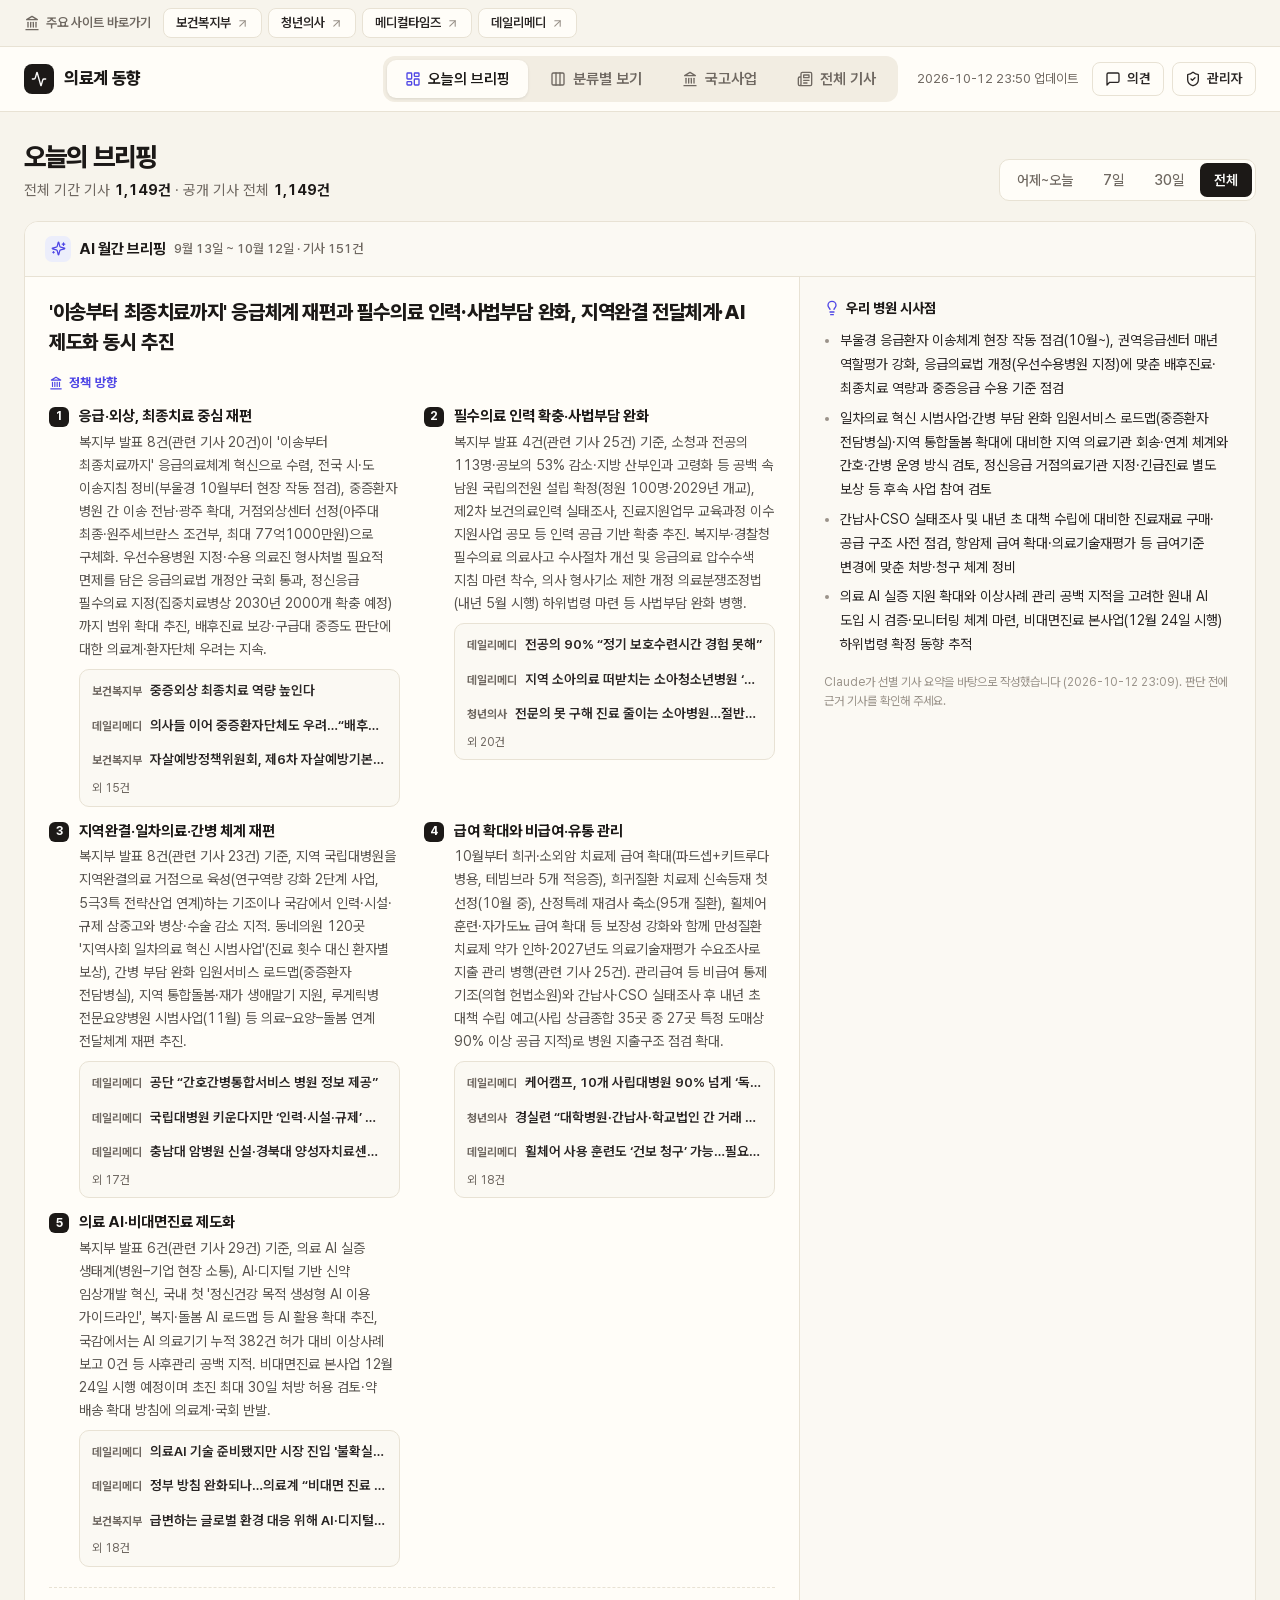
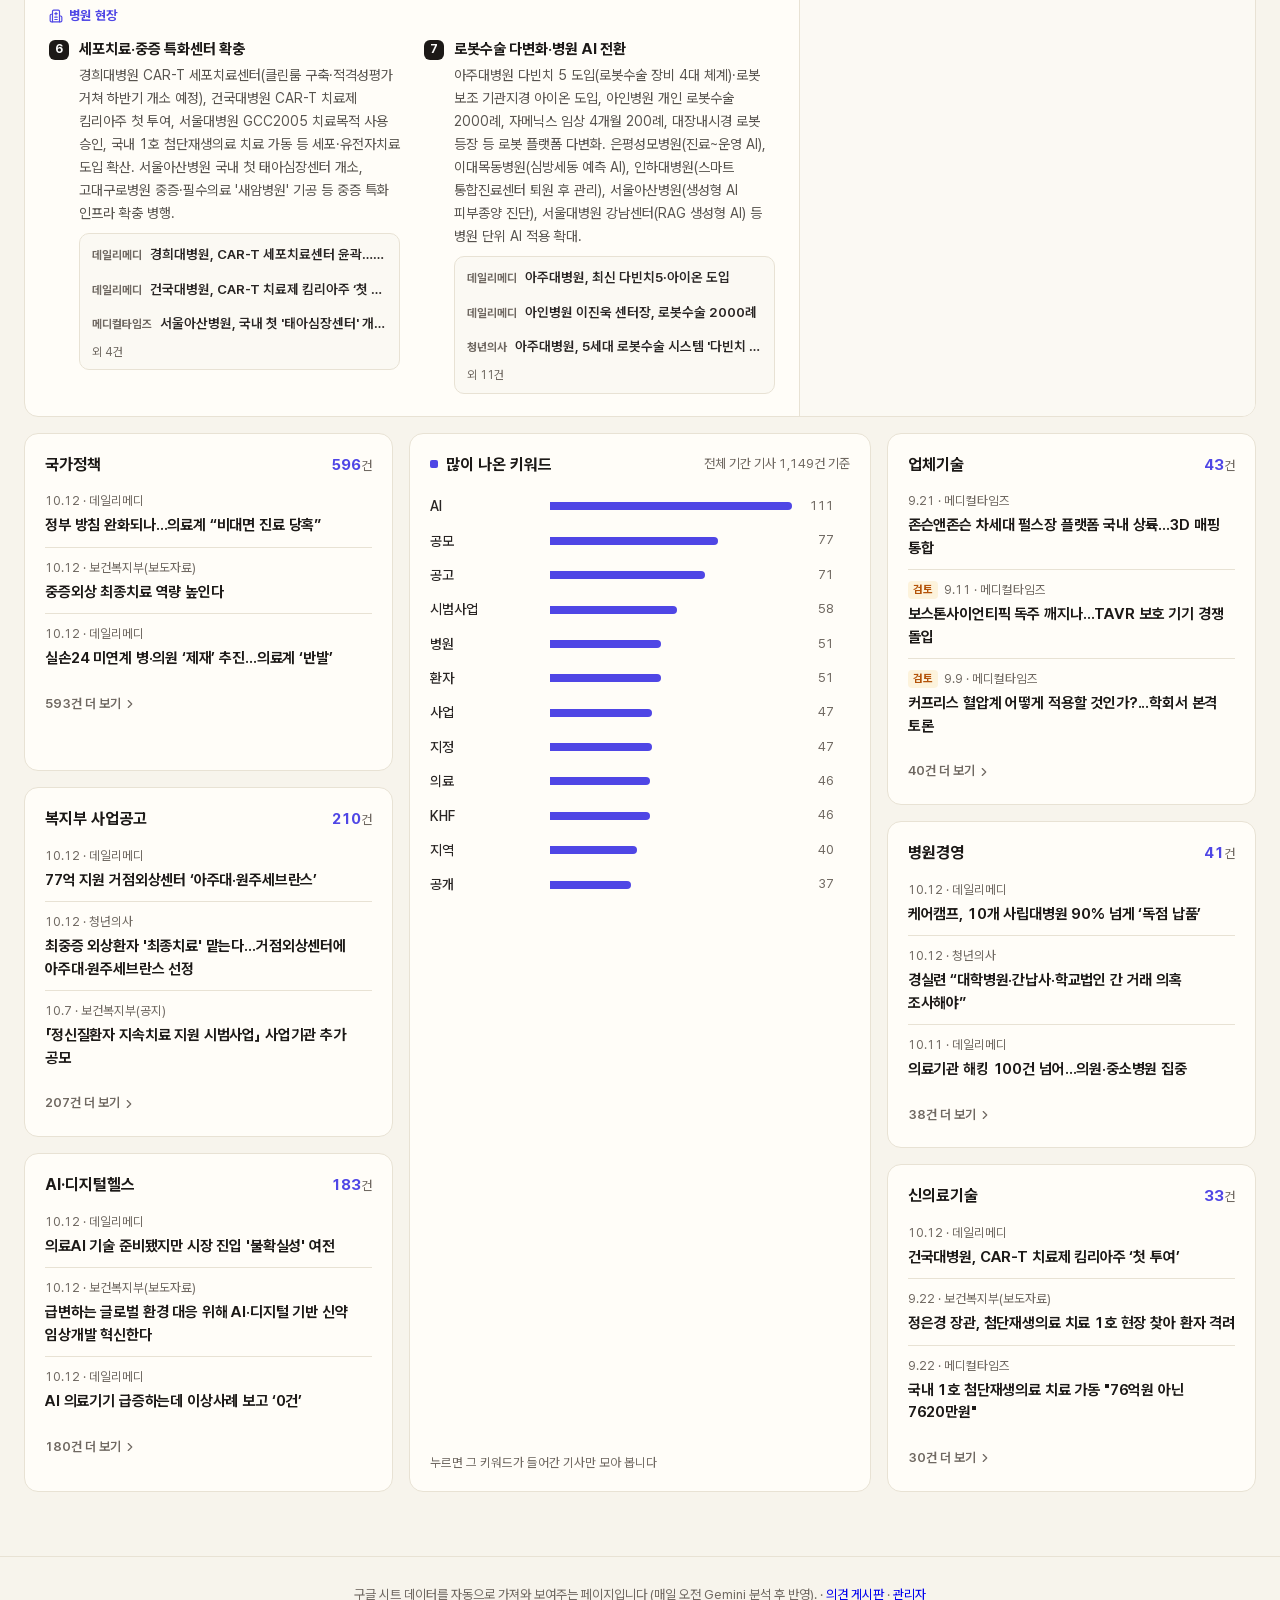
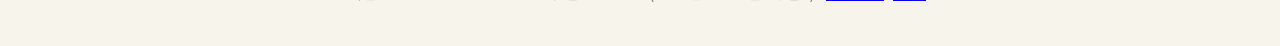
==== index.html @ 42e411bb "국고사업·전체 기사: 관리자 페이지처럼 사진 없는 한 줄 목록 Co-Authored-By: Claude Opus 5.5 <noreply@anthropic.com>" ====
<!DOCTYPE html>
<html lang="ko">
<head>
<base target="_blank">
<meta charset="utf-8">
<meta name="viewport" content="width=device-width, initial-scale=1">
<meta name="color-scheme" content="light">
<title>의료계 동향</title>
<link rel="preload" href="assets/PretendardVariable.woff2" as="font" type="font/woff2" crossorigin>
<script src="assets/lucide.min.js"></script>
<style>
  /* 외부 CDN이 막힌 망에서도 보이도록 폰트·아이콘을 사이트에 함께 올림 */
  @font-face {
    font-family: "Pretendard Variable"; font-weight: 45 920; font-style: normal; font-display: swap;
    src: url("assets/PretendardVariable.woff2") format("woff2-variations");
  }

  /* 아이보리 톤 고정 (기기 다크 모드와 관계없이 밝게) + 포인트 색 1개(indigo) */
  :root {
    --background: #f7f4ec; --surface: #fbf9f3; --card: #fffdf8;
    --foreground: #1c1917; --heading: #1c1917; --body: #292524; --soft: #57534e; --muted: #6f6861; --faint: #9a938a;
    --border: #e8e2d4; --border-strong: #d8d0bd; --hover: #f2ede2;
    --primary: #1c1917; --primary-foreground: #fafaf9;
    --accent: #4f46e5; --accent-soft: #eceefb; --on-accent: #ffffff;
    --mark: #fef08a; --overlay: rgba(9, 9, 11, .4); --ring: #a1a1aa;
    --radius: 14px; --tb-h: 64px; --warn: #b45309; --warn-soft: #fdf3dc;
    color-scheme: light;
  }

  * { box-sizing: border-box; }
  body {
    margin: 0; background: var(--background); color: var(--foreground);
    font-family: "Pretendard Variable", Pretendard, -apple-system, "Malgun Gothic", sans-serif;
    font-size: 16px; line-height: 1.6; word-break: keep-all; overflow-wrap: break-word;
    -webkit-font-smoothing: antialiased; font-feature-settings: "tnum";
  }
  body.locked { overflow: hidden; }
  button { font: inherit; color: inherit; }
  [hidden] { display: none !important; }
  .lucide { width: 16px; height: 16px; stroke-width: 2; flex-shrink: 0; }
  .dash { max-width: 1440px; margin: 0 auto; padding: 0 24px; }
  .narrow { max-width: 760px; margin: 0 auto; padding: 0 16px; }
  .wide { max-width: 1080px; margin: 0 auto; padding: 0 24px; }
  #govIntro { max-width: 1080px; padding: 0 24px; }
  :focus-visible { outline: 2px solid var(--ring); outline-offset: 2px; }

  /* ---------- 주요 기관 바로가기 ---------- */
  .util { background: var(--background); border-bottom: 1px solid var(--border); }
  .util-in { display: flex; align-items: center; gap: 12px; min-height: 46px; }
  .util-label { display: inline-flex; align-items: center; gap: 6px; font-size: 13px; font-weight: 600; color: var(--muted); white-space: nowrap; }
  .util-links { display: flex; gap: 6px; overflow-x: auto; scrollbar-width: none; }
  .util-links::-webkit-scrollbar { display: none; }
  .qlink {
    display: inline-flex; align-items: center; gap: 5px; height: 30px; padding: 0 12px; border-radius: 8px;
    border: 1px solid var(--border); background: var(--card); font-size: 13px; font-weight: 600; color: var(--body);
    text-decoration: none; white-space: nowrap; transition: border-color .15s, color .15s;
  }
  .qlink:hover { border-color: var(--accent); color: var(--accent); }
  .qlink .lucide { width: 13px; height: 13px; color: var(--faint); }
  .qlink:hover .lucide { color: var(--accent); }

  /* 국고사업 탭 안내 */
  .gov-intro {
    display: flex; align-items: center; justify-content: space-between; gap: 12px; flex-wrap: wrap;
    margin-bottom: 14px; padding: 14px 16px; border-radius: 12px; border: 1px solid var(--border); background: var(--card);
  }
  .gov-intro p { margin: 0; display: flex; align-items: center; gap: 8px; font-size: 14px; color: var(--soft); }
  .gov-intro p .lucide { color: var(--accent); }
  .gov-intro p b { color: var(--heading); }
  .gov-only { display: inline-flex; align-items: center; gap: 6px; font-size: 13.5px; font-weight: 600; color: var(--soft); cursor: pointer; }
  .gov-only input { width: 16px; height: 16px; accent-color: var(--accent); }
  .dl { display: inline-flex; align-items: center; gap: 3px; margin-right: 8px; padding: 1px 7px 1px 5px; border-radius: 4px; font-size: 11.5px; font-weight: 700; white-space: nowrap; }
  .dl .lucide { width: 12px; height: 12px; }
  .dl.open { background: #e3f1e7; color: #1f6b3a; }
  .dl.soon { background: #fde7e3; color: #b42318; }
  .dl.plan { background: var(--accent-soft); color: var(--accent); }
  .dl.closed { background: var(--hover); color: var(--muted); }

  /* ---------- 상단 바 + 화면 탭 ---------- */
  .topbar { position: sticky; top: 0; z-index: 30; background: var(--card); border-bottom: 1px solid var(--border); }
  .tb { display: grid; grid-template-columns: 1fr auto 1fr; align-items: center; height: 64px; }
  .logo { display: flex; align-items: center; gap: 10px; font-weight: 800; font-size: 17px; letter-spacing: -0.02em; min-width: 0; }
  .logo-mark { width: 30px; height: 30px; border-radius: 8px; display: grid; place-items: center; background: var(--primary); color: var(--primary-foreground); flex-shrink: 0; }
  .vtabs { display: flex; gap: 4px; padding: 4px; border-radius: 12px; background: var(--hover); }
  .vtabs button {
    display: inline-flex; align-items: center; gap: 7px; height: 38px; padding: 0 18px; border: 0; border-radius: 9px;
    background: transparent; font-size: 15px; font-weight: 600; color: var(--muted); cursor: pointer; white-space: nowrap;
  }
  .vtabs button:hover { color: var(--foreground); }
  .vtabs button.on { background: var(--card); color: var(--heading); box-shadow: 0 1px 3px rgba(0,0,0,.1); }
  .vtabs button.on .lucide { color: var(--accent); }
  .tb-right { display: flex; align-items: center; justify-content: flex-end; gap: 8px; font-size: 13px; color: var(--muted); }
  .fb-link {
    display: inline-flex; align-items: center; gap: 6px; height: 34px; padding: 0 12px; margin-left: 6px; border-radius: 8px;
    border: 1px solid var(--border); background: var(--card); font-size: 13.5px; font-weight: 600; color: var(--body); text-decoration: none; white-space: nowrap;
  }
  .fb-link:hover { border-color: var(--accent); color: var(--accent); }
  .fb-link + .fb-link { margin-left: 0; }
  .r-fb { display: flex; align-items: center; justify-content: center; gap: 6px; margin-top: 10px; font-size: 13.5px; font-weight: 600; color: var(--muted); text-decoration: none; }
  .r-fb:hover { color: var(--accent); }
  .icon-btn {
    width: 36px; height: 36px; display: inline-grid; place-items: center; border-radius: 8px;
    border: 1px solid transparent; background: transparent; cursor: pointer; color: var(--soft);
  }
  .icon-btn:hover { background: var(--hover); color: var(--foreground); }
  .icon-btn:disabled { opacity: .35; cursor: default; background: transparent; }
  .icon-btn.loading .lucide { animation: spin 1s linear infinite; }
  @keyframes spin { to { transform: rotate(360deg); } }

  /* 화면 제목 + 기간 */
  .subbar { display: flex; align-items: flex-end; justify-content: space-between; gap: 16px; flex-wrap: wrap; padding-top: 28px; padding-bottom: 20px; }
  .subbar h1 { margin: 0; font-size: 26px; line-height: 1.3; font-weight: 800; letter-spacing: -0.03em; color: var(--heading); }
  .subbar p { margin: 4px 0 0; font-size: 14.5px; color: var(--muted); }
  .subbar p b { color: var(--heading); }
  .seg { display: inline-flex; padding: 3px; gap: 2px; border-radius: 10px; background: var(--card); border: 1px solid var(--border); flex-shrink: 0; }
  .seg button {
    height: 34px; padding: 0 14px; border: 0; border-radius: 7px; background: transparent; cursor: pointer;
    font-size: 14px; font-weight: 500; color: var(--muted);
  }
  .seg button.on { background: var(--primary); color: var(--primary-foreground); font-weight: 600; }

  /* 공통 카드 */
  .card { background: var(--card); border: 1px solid var(--border); border-radius: var(--radius); padding: 18px 20px; min-width: 0; }
  .card-head { display: flex; align-items: baseline; justify-content: space-between; gap: 8px; margin-bottom: 12px; }
  .card-head h2 { display: flex; align-items: center; gap: 8px; margin: 0; font-size: 16px; font-weight: 700; color: var(--heading); }
  .card-head h2 .dot { width: 8px; height: 8px; border-radius: 2px; background: var(--accent); }
  .card-head span { font-size: 13px; color: var(--muted); white-space: nowrap; }
  .more-link { display: inline-flex; align-items: center; gap: 2px; margin-top: 10px; padding: 4px 0; border: 0; background: none; font-size: 13px; font-weight: 600; color: var(--muted); cursor: pointer; }
  .more-link:hover { color: var(--accent); }
  .more-link .lucide { width: 14px; height: 14px; }

  /* 기사 한 줄 (패널·열 공통) */
  .pi { display: block; width: 100%; text-align: left; padding: 10px 0; border: 0; border-top: 1px solid var(--border); background: none; cursor: pointer; }
  .pi:first-child { border-top: 0; padding-top: 2px; }
  .pi-meta { display: flex; align-items: center; gap: 6px; font-size: 12.5px; color: var(--muted); margin-bottom: 3px; }
  .pi-rv { padding: 0 5px; border-radius: 4px; font-size: 11px; font-weight: 700; line-height: 18px; background: var(--warn-soft); color: var(--warn); }
  .pi-title {
    display: -webkit-box; -webkit-line-clamp: 2; -webkit-box-orient: vertical; overflow: hidden;
    font-size: 15px; line-height: 1.5; font-weight: 650; letter-spacing: -0.01em; color: var(--heading);
  }
  .pi:hover .pi-title { color: var(--accent); }
  .pi.read .pi-title { color: var(--muted); font-weight: 500; }

  /* ---------- 오늘의 브리핑 ---------- */
  .brief { display: grid; grid-template-columns: minmax(0, 1fr) minmax(0, 1.25fr) minmax(0, 1fr); gap: 16px; align-items: stretch; }
  .brief.solo { grid-template-columns: minmax(0, 640px); justify-content: center; }
  .side { display: flex; flex-direction: column; gap: 16px; min-width: 0; }
  .side .card { flex: 1; }
  .panel-count { font-size: 13px; color: var(--muted); }
  .panel-count b { font-size: 15px; color: var(--accent); }
  .cloud-card { display: flex; flex-direction: column; }
  .cloud-note { margin: auto 0 0; padding-top: 12px; font-size: 12.5px; color: var(--muted); }
  .cloud-card .bar-row { grid-template-columns: 110px minmax(0, 1fr) 32px; }

  /* AI 데일리 브리핑 */
  .ai { margin-bottom: 16px; padding: 0; overflow: hidden; }
  .ai-head { display: flex; align-items: center; justify-content: space-between; gap: 12px; flex-wrap: wrap; padding: 14px 20px; border-bottom: 1px solid var(--border); background: var(--surface); }
  .ai-label { display: flex; align-items: center; flex-wrap: wrap; gap: 4px 8px; font-size: 15px; font-weight: 700; color: var(--heading); }
  .ai-label .ai-mark { width: 26px; height: 26px; border-radius: 7px; display: grid; place-items: center; background: var(--accent-soft); color: var(--accent); }
  .ai-label .ai-mark .lucide { width: 15px; height: 15px; }
  .ai-label small { font-size: 13px; font-weight: 500; color: var(--muted); }
  .ai-tools { display: flex; align-items: center; gap: 8px; }
  .ai-sec + .ai-sec { margin-top: 20px; padding-top: 18px; border-top: 1px dashed var(--border); }
  .ai-sec-name { display: flex; align-items: center; gap: 6px; margin: 0 0 12px; font-size: 13px; font-weight: 700; color: var(--accent); letter-spacing: .02em; }
  .ai-sec-name .lucide { width: 14px; height: 14px; }
  .ai-main { counter-reset: ai; }
  .ai-main .ai-points { counter-reset: none; }
  .ai-more { height: 24px; padding: 0 6px; font-size: 12px; color: var(--faint); display: inline-flex; align-items: center; }
  .ai-nav { display: flex; align-items: center; gap: 2px; font-size: 13px; color: var(--muted); }
  .ai-nav .icon-btn { width: 30px; height: 30px; }
  .ai-body { display: grid; grid-template-columns: minmax(0, 1.7fr) minmax(0, 1fr); }
  .ai-main { padding: 20px 24px 22px; min-width: 0; }
  .ai-headline { margin: 0 0 16px; font-size: 20px; line-height: 1.5; font-weight: 800; letter-spacing: -0.02em; color: var(--heading); }
  .ai-points { display: grid; grid-template-columns: repeat(2, minmax(0, 1fr)); gap: 14px 24px; margin: 0; padding: 0; list-style: none; counter-reset: ai; }
  .ai-points li { counter-increment: ai; position: relative; padding-left: 30px; min-width: 0; }
  .ai-points li::before {
    content: counter(ai); position: absolute; left: 0; top: 1px; width: 20px; height: 20px; border-radius: 6px;
    display: grid; place-items: center; background: var(--primary); color: var(--primary-foreground); font-size: 12px; font-weight: 700;
  }
  .ai-points h3 { margin: 0; font-size: 15px; line-height: 1.45; font-weight: 700; color: var(--heading); }
  .ai-points p { margin: 3px 0 0; font-size: 14px; line-height: 1.65; color: var(--soft); }
  .ai-refs { display: grid; gap: 2px; margin-top: 8px; padding: 4px; border-radius: 10px; background: var(--surface); border: 1px solid var(--border); }
  .ai-ref {
    display: grid; grid-template-columns: auto minmax(0, 1fr); align-items: baseline; gap: 8px; width: 100%;
    padding: 6px 8px; border: 0; border-radius: 7px; background: none; text-align: left; cursor: pointer;
  }
  .ai-ref:hover { background: var(--hover); }
  .ai-ref .src { font-size: 11.5px; font-weight: 700; color: var(--muted); white-space: nowrap; }
  .ai-ref .t { font-size: 13.5px; line-height: 1.5; font-weight: 600; color: var(--body); overflow: hidden; text-overflow: ellipsis; white-space: nowrap; }
  .ai-ref:hover .t { color: var(--accent); }
  .ai-more { padding: 2px 8px 4px; font-size: 12px; color: var(--muted); }
  .ai-side { padding: 20px 24px 22px; border-left: 1px solid var(--border); background: var(--surface); min-width: 0; }
  .ai-side h3 { display: flex; align-items: center; gap: 6px; margin: 0 0 10px; font-size: 14px; font-weight: 700; color: var(--heading); }
  .ai-side h3 .lucide { color: var(--accent); }
  .ai-side ul { margin: 0; padding-left: 1.1em; font-size: 14px; line-height: 1.7; color: var(--body); }
  .ai-side li { margin-bottom: 6px; }
  .ai-side li::marker { color: var(--faint); }
  .ai-note { margin: 16px 0 0; font-size: 12px; line-height: 1.6; color: var(--faint); }

  /* ---------- 분류별 보기 ---------- */
  .ccols { display: grid; grid-template-columns: repeat(3, minmax(0, 1fr)); gap: 16px; }
  /* 분류별 보기 목록은 제목만: 한 줄에 한 기사, 마우스를 올리면 날짜·출처 */
  .ccol-list .pi { padding: 8px 0; }
  .ccol-list .pi-title { -webkit-line-clamp: 1; font-size: 14.5px; font-weight: 600; }
  .ccol-list .pi-rv { margin-right: 6px; vertical-align: 1px; }
  .ccol { display: flex; flex-direction: column; }
  .ccol-name { display: inline-flex; align-items: center; gap: 4px; padding: 0; border: 0; background: none; font-size: 16px; font-weight: 700; color: var(--heading); cursor: pointer; }
  .ccol-name:hover { color: var(--accent); }
  .ccol-name .lucide { width: 15px; height: 15px; color: var(--faint); }
  .ccol-num { margin-top: 6px; font-size: 14px; color: var(--muted); }
  .ccol-num b { font-size: 32px; line-height: 1.1; font-weight: 800; letter-spacing: -0.03em; color: var(--heading); margin-right: 2px; }
  .share { height: 6px; margin: 10px 0 14px; border-radius: 3px; background: var(--hover); overflow: hidden; }
  .share span { display: block; height: 100%; border-radius: 0 3px 3px 0; background: var(--accent); }
  .ccol-list { max-height: 360px; overflow-y: auto; margin-right: -8px; padding-right: 8px; scrollbar-width: thin; }
  .bottom { display: grid; grid-template-columns: minmax(0, 1fr) minmax(0, 1.4fr) minmax(0, 1fr); gap: 16px; margin-top: 16px; }

  /* 가로 막대 (키워드·출처) */
  .bar-row {
    display: grid; grid-template-columns: 96px minmax(0, 1fr) 32px; align-items: center; gap: 10px;
    width: 100%; padding: 6px 8px; margin: 0 -8px; border: 0; border-radius: 6px; background: none; cursor: pointer; text-align: left;
  }
  .bar-row:hover { background: var(--hover); }
  .bar-label { font-size: 14px; font-weight: 500; color: var(--body); overflow: hidden; text-overflow: ellipsis; white-space: nowrap; }
  .bar-track { display: block; }
  .bar-fill { display: block; height: 8px; min-width: 2px; border-radius: 0 4px 4px 0; background: var(--accent); }
  .bar-val { font-size: 13px; color: var(--muted); text-align: right; }

  /* 세로 막대 (일자별) */
  .trend { position: relative; height: 230px; margin-left: 26px; }
  .gl { position: absolute; left: 0; right: 0; border-top: 1px solid var(--border); }
  .gl span { position: absolute; left: -26px; top: -9px; width: 20px; text-align: right; font-size: 11.5px; color: var(--faint); }
  .tcols { position: absolute; inset: 0; display: flex; align-items: flex-end; gap: 2px; }
  .tcol { flex: 1; height: 100%; display: flex; align-items: flex-end; justify-content: center; border-radius: 4px; }
  .tcol:hover { background: var(--hover); }
  .tcol span { width: 100%; max-width: 22px; border-radius: 4px 4px 0 0; background: var(--accent); }
  .tx { display: flex; gap: 2px; margin: 6px 0 0 26px; }
  .tx span { flex: 1; text-align: center; font-size: 11.5px; color: var(--faint); white-space: nowrap; overflow: visible; }

  /* ---------- 전체 기사 ---------- */
  .toolbar { position: sticky; top: var(--tb-h); z-index: 20; background: var(--background); padding: 4px 0 10px; }
  .toolbar.stuck { box-shadow: 0 1px 0 var(--border); }
  .tabs {
    display: flex; gap: 8px; flex-wrap: nowrap; overflow-x: auto; scrollbar-width: none; padding-bottom: 2px;
    -webkit-mask-image: linear-gradient(to right, #000 calc(100% - 32px), transparent);
            mask-image: linear-gradient(to right, #000 calc(100% - 32px), transparent);
  }
  .tabs::-webkit-scrollbar { display: none; }
  .tab { flex-shrink: 0; }
  .tab {
    height: 36px; padding: 0 16px; border-radius: 999px; border: 1px solid var(--border); background: var(--card);
    font-size: 14px; font-weight: 600; color: var(--soft); cursor: pointer; white-space: nowrap;
  }
  .tab:hover { border-color: var(--border-strong); color: var(--foreground); }
  .tab .n { margin-left: 5px; font-weight: 500; color: var(--faint); }
  .tab.on { background: var(--primary); border-color: var(--primary); color: var(--primary-foreground); }
  .tab.on .n { color: inherit; opacity: .6; }
  .tool-row { display: flex; gap: 8px; margin-top: 12px; }
  .search { position: relative; display: block; flex: 1; min-width: 0; max-width: 560px; }
  .search .lucide { position: absolute; left: 12px; top: 50%; transform: translateY(-50%); color: var(--faint); }
  .search input {
    width: 100%; height: 42px; padding: 0 12px 0 38px; border-radius: 10px; border: 1px solid var(--border);
    background: var(--card); color: var(--foreground); font: inherit; font-size: 15px;
  }
  .search input::placeholder { color: var(--faint); }
  .search input::-webkit-search-cancel-button { display: none; }
  .result { display: flex; align-items: center; justify-content: space-between; min-height: 32px; margin-top: 8px; font-size: 14px; color: var(--muted); }
  .result b { color: var(--foreground); }
  .link-btn { display: inline-flex; align-items: center; gap: 4px; border: 0; background: none; padding: 4px 6px; border-radius: 6px; font-size: 13px; color: var(--soft); cursor: pointer; }
  .link-btn:hover { background: var(--hover); color: var(--foreground); }
  .link-btn .lucide { width: 14px; height: 14px; }
  .day { display: flex; align-items: baseline; gap: 8px; margin: 32px 0 12px; font-size: 15px; font-weight: 700; color: var(--heading); }
  .day .rel { font-size: 13px; font-weight: 700; color: var(--accent); }
  .day .cnt { margin-left: auto; font-size: 13px; font-weight: 500; color: var(--faint); }
  #newsList { display: grid; grid-template-columns: minmax(0, 1fr); gap: 8px; }
  #newsList > .day { margin: 24px 0 4px; }
  #newsList > .day:first-child { margin-top: 8px; }
  .news {
    display: grid; grid-template-columns: minmax(0, 1fr) auto; gap: 16px; padding: 14px 18px; align-items: start;
    background: var(--card); border: 1px solid var(--border); border-radius: var(--radius); transition: border-color .15s, box-shadow .15s;
  }
  .news { cursor: pointer; }
  .news:hover { border-color: var(--border-strong); box-shadow: 0 4px 16px -8px rgba(0,0,0,.12); }
  .news:hover .title span { color: var(--accent); }
  .news.is-review { border-left: 3px solid var(--warn); padding-left: 16px; }
  .news-side { display: flex; flex-direction: column; align-items: flex-end; gap: 8px; padding-top: 2px; }
  .thumb {
    position: relative; display: block; aspect-ratio: 1 / 1; border-radius: 10px; overflow: hidden; background: var(--hover);
    align-self: start;
  }
  .thumb img { position: absolute; inset: 0; z-index: 1; width: 100%; height: 100%; object-fit: cover; display: block; background: var(--hover); }
  .thumb-ph {
    position: absolute; inset: 0; display: flex; flex-direction: column; align-items: center; justify-content: center; gap: 8px;
    padding: 8px; background: var(--ph-bg, var(--hover)); color: var(--ph-fg, var(--muted)); font-size: 12.5px; font-weight: 800; letter-spacing: -0.01em; text-align: center; line-height: 1.3;
  }
  .thumb-ph .lucide { width: 24px; height: 24px; stroke-width: 1.6; }
  .news-body { display: flex; flex-direction: column; min-width: 0; }
  .meta { display: flex; align-items: center; flex-wrap: wrap; gap: 4px 0; font-size: 12.5px; color: var(--muted); }
  .meta .m + .m::before { content: "·"; margin: 0 7px; color: var(--faint); }
  .meta .cat { font-weight: 700; color: var(--accent); }
  .new {
    margin-right: 8px; padding: 1px 6px; border-radius: 4px; font-size: 11px; font-weight: 800; letter-spacing: .03em;
    background: var(--accent); color: var(--on-accent);
  }
  .review {
    display: inline-flex; align-items: center; gap: 3px; margin-right: 8px; padding: 1px 7px 1px 5px; border-radius: 4px;
    font-size: 11.5px; font-weight: 700; background: var(--warn-soft); color: var(--warn);
  }
  .review .lucide { width: 12px; height: 12px; }
  .news .title { margin: 5px 0 0; font-size: 16.5px; line-height: 1.45; font-weight: 750; letter-spacing: -0.025em; }
  .news .title span {
    color: var(--heading);
    display: -webkit-box; -webkit-line-clamp: 2; -webkit-box-orient: vertical; overflow: hidden;
  }
  .news .summary {
    margin: 4px 0 0; font-size: 14px; line-height: 1.6; color: var(--soft);
    display: -webkit-box; -webkit-line-clamp: 2; -webkit-box-orient: vertical; overflow: hidden;
  }
  .news-foot { margin-top: 8px; }
  .orig {
    display: inline-flex; align-items: center; gap: 3px; flex-shrink: 0; margin-left: auto; height: 28px; padding: 0 10px; border-radius: 7px;
    border: 1px solid var(--border); font-size: 12.5px; font-weight: 600; color: var(--soft); text-decoration: none; background: var(--card);
  }
  .orig:hover { border-color: var(--accent); color: var(--accent); }
  .orig .lucide { width: 13px; height: 13px; }
  .rel { min-width: 0; display: grid; gap: 2px; font-size: 13px; color: var(--muted); }
  .rel-h { font-weight: 700; color: var(--soft); }
  .rel button { display: block; max-width: 100%; padding: 0; border: 0; background: none; text-align: left; cursor: pointer; color: var(--soft); overflow: hidden; text-overflow: ellipsis; white-space: nowrap; }
  .rel button b { font-weight: 700; color: var(--muted); margin-right: 6px; }
  .rel button:hover { color: var(--accent); }
  .btn.btn-sm { height: 32px; padding: 0 12px; font-size: 13px; border-radius: 8px; text-decoration: none; color: var(--foreground); }
  .btn.btn-dark { background: var(--primary); border-color: var(--primary); color: var(--primary-foreground); }
  .btn.btn-dark:hover { background: var(--primary); opacity: .88; }
  .news.read .title span { color: var(--muted); font-weight: 600; }
  .news.read .summary { color: var(--faint); }
  .news.read .thumb img { opacity: .6; }

  /* ---------- 읽기 패널 ---------- */
  .overlay { position: fixed; inset: 0; z-index: 40; background: var(--overlay); opacity: 0; visibility: hidden; transition: opacity .2s, visibility .2s; }
  .sheet {
    position: fixed; top: 0; right: 0; bottom: 0; z-index: 50; width: min(680px, 100%);
    background: var(--card); border-left: 1px solid var(--border); display: flex; flex-direction: column;
    transform: translateX(100%); visibility: hidden; transition: transform .25s ease, visibility .25s;
  }
  body.reading .overlay { opacity: 1; visibility: visible; }
  body.reading .sheet { transform: none; visibility: visible; }
  .sheet-bar { display: flex; align-items: center; justify-content: space-between; height: 56px; padding: 0 12px 0 16px; border-bottom: 1px solid var(--border); flex-shrink: 0; }
  .pager { display: flex; align-items: center; gap: 2px; font-size: 13px; color: var(--muted); }
  .pager span { min-width: 64px; text-align: center; }
  .sheet-body:focus { outline: none; }
  .sheet-body { overflow-y: auto; padding: 36px 40px 56px; overscroll-behavior: contain; }
  .r-title { margin: 12px 0 0; font-size: 26px; line-height: 1.4; font-weight: 800; letter-spacing: -0.03em; color: var(--heading); }
  .r-date { display: flex; align-items: center; gap: 6px; margin-top: 12px; font-size: 14px; color: var(--muted); }
  .r-date .lucide { width: 14px; height: 14px; }
  .r-date span { display: inline-flex; align-items: center; gap: 6px; }
  .r-rule { height: 1px; background: var(--border); margin: 24px 0 28px; border: 0; }
  .prose { font-size: 17px; line-height: 1.85; color: var(--body); letter-spacing: -0.003em; max-width: 64ch; }
  .prose p { margin: 0 0 1.05em; }
  .prose ul, .prose ol { margin: 0 0 1.05em; padding-left: 1.3em; }
  .prose li { margin: 0 0 .45em; padding-left: .2em; }
  .prose li::marker { color: var(--faint); }
  .prose strong { color: var(--heading); font-weight: 700; }
  .prose > :last-child { margin-bottom: 0; }
  .kw { display: flex; flex-wrap: wrap; gap: 6px; margin-top: 24px; }
  .kw span { padding: 3px 10px; border-radius: 999px; background: var(--hover); font-size: 13px; color: var(--soft); }
  .fields { margin: 28px 0 0; padding: 16px 20px; border-radius: 10px; background: var(--surface); border: 1px solid var(--border); font-size: 14px; }
  .fields div { display: flex; gap: 16px; padding: 4px 0; }
  .fields dt { width: 72px; flex-shrink: 0; color: var(--muted); }
  .fields dd { margin: 0; color: var(--body); }
  .cta {
    display: flex; align-items: center; justify-content: center; gap: 8px; height: 48px; margin-top: 32px; border-radius: 10px;
    background: var(--primary); color: var(--primary-foreground); font-size: 15px; font-weight: 600; text-decoration: none;
  }
  .cta:hover { opacity: .9; }
  .hint { margin-top: 14px; text-align: center; font-size: 12.5px; color: var(--faint); }
  .hint kbd { font: inherit; padding: 0 5px; border: 1px solid var(--border); border-radius: 4px; background: var(--surface); }

  /* ---------- 상태·기타 ---------- */
  .tip {
    position: fixed; z-index: 60; transform: translate(-50%, calc(-100% - 8px)); padding: 6px 10px; border-radius: 8px;
    background: var(--primary); color: var(--primary-foreground); font-size: 13px; font-weight: 600; white-space: nowrap;
    pointer-events: none; opacity: 0; transition: opacity .1s;
  }
  .tip.show { opacity: 1; }
  .notice { display: flex; gap: 10px; align-items: flex-start; margin-top: 20px; padding: 12px 14px; border-radius: 10px; background: var(--accent-soft); color: var(--accent); font-size: 14px; }
  .notice .lucide { margin-top: 3px; }
  .state { text-align: center; padding: 64px 16px; color: var(--muted); }
  .state.sm { padding: 24px 8px; font-size: 14px; }
  .state .lucide { width: 36px; height: 36px; stroke-width: 1.5; margin-bottom: 12px; color: var(--faint); }
  .state h3 { margin: 0 0 6px; font-size: 16px; color: var(--heading); }
  .state p { margin: 0 0 18px; font-size: 14px; }
  .btn { display: inline-flex; align-items: center; gap: 6px; height: 38px; padding: 0 16px; border-radius: 10px; border: 1px solid var(--border); background: var(--card); font-size: 14px; font-weight: 600; cursor: pointer; }
  .btn:hover { background: var(--hover); }
  .more { display: flex; margin: 20px auto 0; }
  footer { margin-top: 64px; padding: 28px 16px 40px; border-top: 1px solid var(--border); text-align: center; font-size: 13px; color: var(--muted); }
  mark { background: var(--mark); color: inherit; border-radius: 2px; padding: 0 1px; }

  @media (prefers-reduced-motion: reduce) { .sheet, .overlay { transition: none; } }
  @media (max-width: 1100px) {
    .ccols { grid-template-columns: repeat(2, minmax(0, 1fr)); }
    .brief { grid-template-columns: minmax(0, 1fr) minmax(0, 1fr); }
    .brief .cloud-card { grid-column: 1 / -1; }
    .ai-points { grid-template-columns: minmax(0, 1fr); }
    .bottom { grid-template-columns: minmax(0, 1fr) minmax(0, 1fr); }
    .bottom > :nth-child(2) { grid-column: 1 / -1; order: -1; }
  }
  @media (max-width: 760px) {
    .ccols { grid-template-columns: minmax(0, 1fr); }
    .dash { padding: 0 16px; }
    .tb { grid-template-columns: 1fr auto; height: auto; padding-top: 10px; padding-bottom: 10px; row-gap: 10px; }
    .vtabs { grid-column: 1 / -1; grid-row: 2; }
    .vtabs button { flex: 1; justify-content: center; padding: 0 4px; font-size: 13.5px; }
    .vtabs button .lucide { display: none; }
    .util-label span { display: none; }
    .tb-right .updated { display: none; }
    .admin-link { width: 34px; padding: 0; justify-content: center; }
    .admin-link span { display: none; }
    .subbar h1 { font-size: 22px; }
    .seg { width: 100%; }
    .seg button { flex: 1; }
    .tool-row { flex-direction: column; }
    .brief, .bottom { grid-template-columns: minmax(0, 1fr); }
    .ai-body { grid-template-columns: minmax(0, 1fr); }
    .ai-side { border-left: 0; border-top: 1px solid var(--border); }
    .ai-head, .ai-main, .ai-side { padding-left: 16px; padding-right: 16px; }
    .ai-headline { font-size: 18px; }
    .tabs { margin: 0 -16px; padding: 0 16px; }
    .wide { padding: 0 16px; }
    #govIntro { padding: 0 16px; }
    .news { grid-template-columns: minmax(0, 1fr); gap: 8px; padding: 12px 14px; }
    .news-side { flex-direction: row; justify-content: flex-end; }
    .news .title { font-size: 16px; }
    .sheet { border-left: 0; }
    .sheet-body { padding: 28px 20px 48px; }
    .r-title { font-size: 23px; }
    .prose { font-size: 16.5px; }
    .hint { display: none; }
  }
</style>
</head>
<body>
<!-- 주요 사이트 바로가기: 바꾸려면 아래 a 태그의 주소·이름만 수정 -->
<div class="util">
  <div class="dash util-in">
    <span class="util-label"><i data-lucide="landmark"></i><span>주요 사이트 바로가기</span></span>
    <nav class="util-links" aria-label="주요 사이트 바로가기">
      <a class="qlink" href="https://www.mohw.go.kr" rel="noopener">보건복지부<i data-lucide="arrow-up-right"></i></a>
      <a class="qlink" href="https://www.docdocdoc.co.kr" rel="noopener">청년의사<i data-lucide="arrow-up-right"></i></a>
      <a class="qlink" href="https://www.medicaltimes.com" rel="noopener">메디컬타임즈<i data-lucide="arrow-up-right"></i></a>
      <a class="qlink" href="https://www.dailymedi.com" rel="noopener">데일리메디<i data-lucide="arrow-up-right"></i></a>
    </nav>
  </div>
</div>

<header class="topbar" id="topbar">
  <div class="dash tb">
    <div class="logo"><span class="logo-mark"><i data-lucide="activity"></i></span><span id="brand">의료계 동향</span></div>
    <nav class="vtabs" id="vtabs" role="tablist" aria-label="화면">
      <button type="button" role="tab" data-view="brief"><i data-lucide="layout-dashboard"></i>오늘의 브리핑</button>
      <button type="button" role="tab" data-view="cats"><i data-lucide="columns-3"></i>분류별 보기</button>
      <button type="button" role="tab" data-view="gov"><i data-lucide="landmark"></i>국고사업</button>
      <button type="button" role="tab" data-view="list"><i data-lucide="newspaper"></i>전체 기사</button>
    </nav>
    <div class="tb-right">
      <span class="updated" id="updated"></span>
      <a class="fb-link" href="feedback.html" target="_self"><i data-lucide="message-square"></i><span>의견</span></a>
      <a class="fb-link admin-link" href="admin.html" target="_self" title="관리자 페이지" aria-label="관리자 페이지"><i data-lucide="shield-check"></i><span>관리자</span></a>
    </div>
  </div>
</header>

<div class="dash" id="notice"></div>

<div class="dash subbar">
  <div>
    <h1 id="vTitle">오늘의 브리핑</h1>
    <p id="vDesc">데이터를 불러오는 중입니다</p>
  </div>
  <div class="seg" id="period" role="group" aria-label="기간">
    <button type="button" data-period="today" title="어제와 오늘 보도된 기사">어제~오늘</button>
    <button type="button" data-period="7">7일</button>
    <button type="button" data-period="30">30일</button>
    <button type="button" data-period="all">전체</button>
  </div>
</div>

<main>
  <!-- 오늘의 브리핑: 가운데 키워드, 양옆 분류 패널 -->
  <section class="dash view" id="v-brief">
    <div id="aiBrief"></div>
    <div class="brief" id="briefGrid">
      <div class="side" id="sideL"></div>
      <div class="card cloud-card">
        <div class="card-head"><h2><span class="dot"></span>많이 나온 키워드</h2><span id="cloudSub"></span></div>
        <div id="cloud"></div>
        <p class="cloud-note">누르면 그 키워드가 들어간 기사만 모아 봅니다</p>
      </div>
      <div class="side" id="sideR"></div>
    </div>
  </section>

  <!-- 분류별 보기: 분류 열 + 하단 3분할 -->
  <section class="dash view" id="v-cats" hidden>
    <div class="ccols" id="ccols"></div>
    <div class="bottom">
      <div class="card"><div class="card-head"><h2><span class="dot"></span>키워드 TOP 10</h2><span>기사 수</span></div><div id="kwBars"></div></div>
      <div class="card"><div class="card-head"><h2><span class="dot"></span>일자별 기사 수</h2><span id="trendSub"></span></div><div id="trend"></div></div>
      <div class="card"><div class="card-head"><h2><span class="dot"></span>출처별 기사 수</h2><span>상위 8곳</span></div><div id="srcBars"></div></div>
    </div>
  </section>

  <!-- 전체 기사: 훑어보는 목록 -->
  <section class="view" id="v-list" hidden>
    <div class="narrow" id="govIntro" hidden>
      <div class="gov-intro">
        <p><i data-lucide="landmark"></i><span id="govMsg">보건복지부 보도자료·사업 공고 등 복지부 관련 자료만 모았습니다</span></p>
        <label class="gov-only"><input type="checkbox" id="openOnly">접수 중인 공고만 보기</label>
        <a class="btn btn-sm" href="https://www.mohw.go.kr" rel="noopener">보건복지부 홈페이지<i data-lucide="arrow-up-right"></i></a>
      </div>
    </div>
    <div class="toolbar" id="toolbar">
      <div class="wide">
        <div class="tabs" id="tabs" role="tablist" aria-label="분류"></div>
        <div class="tool-row">
          <label class="search">
            <i data-lucide="search"></i>
            <input type="search" id="q" placeholder="제목, 요약, 출처 검색  ( / )" aria-label="검색" autocomplete="off">
          </label>
        </div>
        <div class="result" id="result"></div>
      </div>
    </div>
    <div class="wide" id="newsList"></div>
  </section>
</main>

<footer>구글 시트 데이터를 자동으로 가져와 보여주는 페이지입니다 (매일 오전 Gemini 분석 후 반영). · <a href="feedback.html" target="_self">의견 게시판</a> · <a href="admin.html" target="_self">관리자</a></footer>

<div class="tip" id="tip" role="tooltip"></div>
<div class="overlay" id="overlay"></div>
<aside class="sheet" id="sheet" role="dialog" aria-modal="true" aria-labelledby="rTitle">
  <div class="sheet-bar">
    <div class="pager">
      <button class="icon-btn" id="prev" type="button" aria-label="이전 기사"><i data-lucide="chevron-left"></i></button>
      <span id="pos"></span>
      <button class="icon-btn" id="next" type="button" aria-label="다음 기사"><i data-lucide="chevron-right"></i></button>
    </div>
    <button class="icon-btn" id="close" type="button" aria-label="닫기"><i data-lucide="x"></i></button>
  </div>
  <div class="sheet-body" id="reader" tabindex="-1"></div>
</aside>

<script>
  // 시트 머리글 이름으로 열의 역할을 자동 판별함. 머리글이 다르면 여기에 단어를 추가.
  const RULES = {
    collected: /수집/i,
    date:     /보도|게재|발행|날짜|일자|등록일|date/i,
    title:    /제목|헤드라인|기사명|title|headline/i,
    status:   /선별|판정|상태|status/i,
    progress: /진행/i,
    image:    /이미지|썸네일|사진|image|thumb/i,
    keywords: /키워드|해시태그|태그|keyword|tag/i,
    category: /분류|카테고리|구분|유형|주제|category/i,
    source:   /출처|언론|매체|source|media|publisher/i,
    link:     /링크|url|주소|원문|link/i,
    summary:  /요약|내용|본문|summary|content/i,
  };
  const VIEWS = {
    brief: { title: '오늘의 브리핑' },
    cats:  { title: '분류별 보기' },
    gov:   { title: '국고사업' },
    list:  { title: '전체 기사' },
  };
  const PAGE = 60;
  const WEEK = ['일요일', '월요일', '화요일', '수요일', '목요일', '금요일', '토요일'];
  const PERIOD_LABEL = { today: '어제~오늘', '7': '최근 7일', '30': '최근 30일', all: '전체 기간' };
  const BULLET = /^\s*(?:[-•·*▪◦]|\d+[.)])\s+/;

  // 키워드 추출: 제목에서 조사를 떼고, 뜻이 약한 단어는 뺌
  const STOP = new Set(('관련 대한 위한 통해 따른 위해 대해 이번 올해 내년 지난해 오늘 내일 최근 지난 예정 경우 가능 필요 이후 이전 ' +
    '가운데 우리 모든 해당 각종 일부 주요 기자 뉴스 단독 속보 종합 예시 결과 현황 소식 동향 방안 계획 추진 발표 개최 진행 ' +
    '논의 검토 시행 마련 확대 강화 지원 개선 도입 운영 달성 가동 구축 개소 선정 확정 추가 대상 기준 넘어 공식 누가 ' +
    '첫 등 및 또 더 것 수 중 위 전 후 간 내 외').split(' '));
  const JOSA = ['에서는', '으로는', '에게서', '이라는', '이라고', '에서도', '으로도', '까지', '부터', '에서', '으로', '에게', '라는',
    '이나', '처럼', '보다', '와의', '과의', '에는', '에도', '에선', '은', '는', '이', '가', '을', '를', '의', '에', '로', '와', '과', '도', '만', '들'];
  const VERBISH = /(하다|한다|했다|된다|됐다|있다|없다|이다|하고|하며|해야|하는|되는|했던|하여|해서|키로|겠다|이며|으며|한다며|했으며)$/;

  let headers = [], cols = {}, items = [], listItems = [], ctxs = {}, thumbs = {}, imgFreq = new Map();
  // 국고사업 공고의 접수기간 (GitHub Actions 가 복지부 공지 원문에서 읽어 둔 deadlines.json)
  let deadlines = {}, openOnly = false;
  let filter = { q: '', cat: '전체', period: '7' };
  let brief = { days: [] }, briefAt = 0, aiKind = 'daily';
  let view = 'brief', shown = PAGE, ctx = [], current = -1, lastFocus = null, firstLoad = true, cloudWords = [];

  const $ = id => document.getElementById(id);
  const esc = s => String(s ?? '').replace(/[&<>"']/g, c => ({ '&': '&amp;', '<': '&lt;', '>': '&gt;', '"': '&quot;', "'": '&#39;' }[c]));
  const escRe = s => s.replace(/[.*+?^${}()|[\]\\]/g, '\\$&');
  const icon = name => `<i data-lucide="${name}"></i>`;
  const drawIcons = () => { if (window.lucide) lucide.createIcons(); };
  const fmt = n => n.toLocaleString('ko-KR');

  // 읽은 기사 표시 (이 브라우저에만 저장)
  const readSet = (() => { try { return new Set(JSON.parse(localStorage.getItem('mt-read') || '[]')); } catch { return new Set(); } })();
  const markRead = id => {
    readSet.add(id);
    try { localStorage.setItem('mt-read', JSON.stringify([...readSet].slice(-3000))); } catch {}
    document.querySelectorAll(`[data-id="${id}"]`).forEach(el => el.classList.add('read'));
  };

  function detect(hs) {
    const c = {};
    hs.forEach((h, i) => {
      for (const [k, re] of Object.entries(RULES)) {
        if (c[k] === undefined && re.test(h)) { c[k] = i; break; }
      }
    });
    // 날짜 열이 수집일 하나뿐이면 그것을 기사 날짜로도 씀
    if (c.date === undefined && c.collected !== undefined) c.date = c.collected;
    if (c.title === undefined) {
      const used = new Set(Object.values(c));
      const i = hs.findIndex((_, i) => !used.has(i));
      if (i >= 0) c.title = i;
    }
    return c;
  }

  // "2026-10-10", "2026. 10. 10.", "2026/10/10 09:00" 등 처리
  function parseDate(s) {
    const m = String(s || '').match(/(\d{4})\D{1,3}(\d{1,2})\D{1,3}(\d{1,2})/);
    return m ? new Date(+m[1], +m[2] - 1, +m[3]) : null;
  }
  const dayKey = d => d ? `${d.getFullYear()}-${String(d.getMonth() + 1).padStart(2, '0')}-${String(d.getDate()).padStart(2, '0')}` : '';
  const shortDate = d => d ? `${d.getMonth() + 1}.${d.getDate()}` : '';
  const today0 = () => { const t = new Date(); t.setHours(0, 0, 0, 0); return t; };
  const daysAgo = d => d ? Math.round((today0() - d) / 86400000) : Infinity;
  const get = (r, k) => cols[k] === undefined ? '' : String(r[cols[k]] ?? '').trim();
  const splitList = s => s.split(/[,，#]/).map(x => x.trim()).filter(Boolean);
  const cats = r => splitList(get(r, 'category'));
  const extras = r => {
    const used = new Set(Object.values(cols));
    return headers.map((h, i) => ({ h, v: String(r[i] ?? '').trim() })).filter((e, i) => !used.has(i) && e.h && e.v);
  };
  const hash = s => { let h = 0; for (const ch of s) h = (h * 31 + ch.charCodeAt(0)) | 0; return (h >>> 0).toString(36); };
  const titleOf = it => get(it.r, 'title') || '(제목 없음)';
  // 사진이 깨지면 다음 후보로, 후보가 없으면 지워서 자리 표시가 보이게 함
  window.imgErr = el => { const fb = el.dataset.fb; if (fb) { el.dataset.fb = ''; el.src = fb; } else el.remove(); };
  // NEW: 오늘 수집됐고 보도도 최근 3일 안 (과거분 일괄 수집 기사는 제외)
  const isNew = it => daysAgo(it.collected) === 0 && daysAgo(it.date) <= 2;
  // 요약 맨 앞 "[선별(필요)-공적정책]" 같은 판정 태그는 본문에서 떼어 따로 보여 줌
  const TAG = /^\s*\[([^\]]+)\]\s*/;
  const summaryOf = r => get(r, 'summary').replace(TAG, '');
  const judgeOf = r => { const m = get(r, 'summary').match(TAG); return m ? m[1].replace(/^(선별\(필요\)|검토필요|선별|검토|필요)\s*[-·:]\s*/, '') : ''; };
  // 시트에 이미지 열이 있으면 그것을, 없으면 수집 스크립트가 원문에서 가져온 대표 이미지를 씀
  // 수집 스크립트가 열리는지 확인해 고른 사진(thumbs)을 먼저 쓰고, 확인하지 못한 경우에만 시트 사진을 시도
  // 여러 기사에 똑같이 들어간 시트 사진은 기관 배너로 보고 쓰지 않음
  const imgOf = r => {
    const v = get(r, 'image'), t = thumbs[get(r, 'link')] || '';
    const sheet = /^https?:\/\//i.test(v) && (imgFreq.get(v) || 0) < 3 ? v : '';
    return { src: t || sheet, fb: t && sheet && sheet !== t ? sheet : '' };
  };
  // 화면을 나누는 기준: 분류 열이 있으면 분류, 없으면 출처(기관·매체)
  const groupLabel = () => cols.category !== undefined ? '분류' : '출처';
  // 국고사업 탭: 출처·기관 열 또는 원문 주소가 보건복지부인 자료
  const MOHW = /보건복지부|복지부|mohw\.go\.kr/i;
  const isMohw = r => MOHW.test(get(r, 'source')) || MOHW.test(get(r, 'link')) ||
    headers.some((h, i) => /기관/.test(h) && MOHW.test(String(r[i] ?? '')));
  // 분류값이 "로봇수술/첨단장비"처럼 세분돼 있으면 "/" 앞 큰 분류로 묶음
  const mainCat = c => c.split('/')[0].replace(/\(.*?\)/g, '').trim() || c;
  const groups = r => cols.category !== undefined ? [...new Set(cats(r).map(mainCat))] : (get(r, 'source') ? [get(r, 'source')] : []);
  const TOP = 8, OTHER = '기타';
  // 상위 8개 묶음 + 나머지는 '기타' (고정 분류 9개가 모두 보이게)
  const topNames = list => {
    const m = new Map();
    // 분류값 자체가 '기타'인 기사는 맨 끝 '기타' 묶음으로 (같은 이름 묶음이 두 번 나오지 않게)
    list.forEach(it => groups(it.r).forEach(g => g !== OTHER && m.set(g, (m.get(g) || 0) + 1)));
    const sorted = [...m].sort((a, b) => b[1] - a[1]);
    if (sorted.length <= TOP + 1) return sorted.map(x => x[0]);
    const multi = sorted.filter(x => x[1] >= 2).slice(0, TOP).map(x => x[0]);
    return multi.length ? multi : sorted.slice(0, TOP).map(x => x[0]);
  };
  const inGroup = (it, g, tops) => g === OTHER ? !groups(it.r).some(x => tops.includes(x)) : groups(it.r).includes(g);

  function stripJosa(w) {
    if (!/[가-힣]$/.test(w)) return w;
    for (const j of JOSA) if (w.endsWith(j) && w.length - j.length >= 2) return w.slice(0, -j.length);
    return w;
  }
  function tokens(text) {
    return text.replace(/\[[^\]]*\]|\([^)]*\)/g, ' ')
      .split(/[^0-9A-Za-z가-힣·]+/)
      .map(w => stripJosa(w.replace(/^·+|·+$/g, '')))
      .filter(w => w.length >= 2 && !/^\d/.test(w) && !STOP.has(w) && !VERBISH.test(w) &&
        !(w.length >= 3 && /[한된할될다고]$/.test(w)));
  }
  // 키워드 열이 있으면 그것을, 없으면 제목에서 뽑음 (기사 1건당 1번만 셈)
  function keywordsOf(it) {
    return it.kw || (it.kw = cols.keywords !== undefined && get(it.r, 'keywords')
      ? [...new Set(splitList(get(it.r, 'keywords')))]
      : [...new Set(tokens(titleOf(it)))]);
  }
  function countBy(list, fn) {
    const m = new Map();
    list.forEach(it => fn(it).forEach(k => m.set(k, (m.get(k) || 0) + 1)));
    return [...m].map(([label, n]) => ({ label, n })).sort((a, b) => b.n - a.n || a.label.localeCompare(b.label, 'ko'));
  }

  function hl(s) {
    const t = esc(s);
    return filter.q ? t.replace(new RegExp(escRe(esc(filter.q)), 'gi'), m => `<mark>${m}</mark>`) : t;
  }
  const inline = s => hl(s).replace(/\*\*(.+?)\*\*/g, '<strong>$1</strong>');
  const plain = s => s.split('\n').map(l => l.replace(BULLET, '').trim()).filter(Boolean).join(' ').replace(/\*\*/g, '');

  // 읽기 패널용: 줄마다 문단, 글머리(-, •, 1.)가 연속되면 목록으로
  function prose(text) {
    const out = [];
    let list = null;
    const flush = () => { if (list) { out.push(`<${list.tag}>${list.items.join('')}</${list.tag}>`); list = null; } };
    text.replace(/\r/g, '').split('\n').forEach(line => {
      if (!line.trim()) { flush(); return; }
      if (BULLET.test(line)) {
        const tag = /^\s*\d/.test(line) ? 'ol' : 'ul';
        if (!list || list.tag !== tag) { flush(); list = { tag, items: [] }; }
        list.items.push(`<li>${inline(line.replace(BULLET, ''))}</li>`);
      } else { flush(); out.push(`<p>${inline(line.trim())}</p>`); }
    });
    flush();
    return out.join('');
  }
  const fullDate = d => d ? `${d.getFullYear()}년 ${d.getMonth() + 1}월 ${d.getDate()}일 ${WEEK[d.getDay()]}` : '날짜 미상';

  /* ---------- 데이터 ---------- */
  function load() {
    if (location.protocol === 'file:') {
      brief = DEMO_BRIEF;
      onData(DEMO);  // PC에서 파일을 직접 열었을 때 미리보기
      $('notice').innerHTML = `<div class="notice">${icon('info')}<div><b>미리보기 모드</b> · 예시 데이터입니다. GitHub Pages에서는 실제 시트 데이터가 표시됩니다.</div></div>`;
      drawIcons();
      return;
    }
    // data.json 은 GitHub Actions 가 30분마다 구글 시트에서 만들어 둠. 브라우저는 구글에 접속하지 않음.
    // brief.json(AI 브리핑)은 없어도 페이지는 그대로 보임
    fetch('deadlines.json?t=' + Date.now(), { cache: 'no-store' }).then(res => res.ok ? res.json() : {})
      .then(d => { deadlines = d || {}; if (items.length) renderAll(); }).catch(() => {});
    const aiReq = fetch('brief.json?t=' + Date.now(), { cache: 'no-store' })
      .then(res => res.ok ? res.json() : { days: [] }).catch(() => ({ days: [] }));
    fetch('data.json?t=' + Date.now(), { cache: 'no-store' })
      .then(res => { if (!res.ok) throw new Error(`HTTP ${res.status}`); return res.json(); })
      .then(d => aiReq.then(b => { brief = b && typeof b === 'object' ? b : {}; brief.days = Array.isArray(brief.days) ? brief.days : []; briefAt = 0; onData(d); }))
      .catch(onError);
  }

  function onError(e) {
    $('vDesc').textContent = '데이터를 불러오지 못했습니다';
    $('notice').innerHTML = `<div class="notice">${icon('circle-alert')}<div><b>데이터를 불러오지 못했습니다</b> · ${esc(e && e.message || e)} · 잠시 후 새로고침해 주세요.</div></div>`;
    drawIcons();
  }

  function onData(d) {
    headers = d.headers || [];
    cols = detect(headers);
    thumbs = d.thumbs || {};
    // 머리글 이름과 관계없이 '필요/검토필요/불필요'(예전 '선별(필요)/제외(…)') 값이 대부분인 열을 상태 열로 봄
    const rows = d.rows || [];
    const st = headers.findIndex((_, i) => {
      const v = rows.map(r => String(r[i] ?? '').trim()).filter(Boolean);
      return v.length && v.filter(x => /^\[?\s*(필요|불필요|선별|검토|제외)/.test(x)).length / v.length >= 0.5;
    });
    if (st >= 0) { for (const k in cols) if (cols[k] === st) delete cols[k]; cols.status = st; }
    imgFreq = new Map();
    if (cols.image !== undefined) rows.forEach(r => { const v = String(r[cols.image] ?? '').trim(); if (v) imgFreq.set(v, (imgFreq.get(v) || 0) + 1); });
    items = rows.filter(r => !/^\[?\s*(불필요|제외)/.test(get(r, 'status'))).map(r => {
      const date = parseDate(get(r, 'date'));
      const collected = parseDate(get(r, 'collected')) || date;
      return { r, date, collected, id: hash(dayKey(date) + '|' + get(r, 'title')), text: r.join(' ').toLowerCase() };
    });
    items.sort((a, b) => (b.date ? b.date.getTime() : -Infinity) - (a.date ? a.date.getTime() : -Infinity));
    if (d.title) { $('brand').textContent = d.title; document.title = d.title; }
    $('updated').textContent = d.fetchedAt ? `${d.fetchedAt} 업데이트` : '데이터 수집 대기 중';
    // 첫 화면에서 최근 7일 기사가 하나도 없으면 전체 기간으로 보여 줌
    if (firstLoad && items.length && !items.some(inPeriod)) filter.period = 'all';
    firstLoad = false;
    renderAll();
  }

  function inPeriod(it) {
    if (filter.period === 'all') return true;
    // '어제~오늘': 아침에 전날부터 그날까지의 소식을 함께 공유하는 용도
    const a = daysAgo(it.date), max = filter.period === 'today' ? 1 : +filter.period - 1;
    return a >= 0 && a <= max;
  }
  const periodItems = () => items.filter(inPeriod);

  /* ---------- 공통 조각 ---------- */
  const piTitle = (it, ctxName, i) => {
    const tip = [shortDate(it.date), get(it.r, 'source')].filter(Boolean).join(' · ');
    return `<button type="button" class="pi${readSet.has(it.id) ? ' read' : ''}" data-ctx="${esc(ctxName)}" data-i="${i}" data-id="${it.id}" title="${esc(tip + ' · ' + titleOf(it))}">
      <span class="pi-title">${isReview(it.r) ? '<span class="pi-rv">검토</span>' : ''}${esc(titleOf(it))}</span></button>`;
  };
  const pi = (it, ctxName, i, withCat) => {
    const src = get(it.r, 'source');
    const meta = [shortDate(it.date), withCat ? cats(it.r)[0] : '', src].filter(Boolean).map(esc).join(' · ');
    return `<button type="button" class="pi${readSet.has(it.id) ? ' read' : ''}" data-ctx="${esc(ctxName)}" data-i="${i}" data-id="${it.id}">
      <span class="pi-meta">${isReview(it.r) ? '<span class="pi-rv">검토</span>' : ''}<span>${meta}</span></span><span class="pi-title">${esc(titleOf(it))}</span></button>`;
  };
  const byCategory = list => {
    const tops = topNames(list);
    const out = tops.map(g => [g, list.filter(it => inGroup(it, g, tops))]);
    const rest = list.filter(it => inGroup(it, OTHER, tops));
    if (rest.length && groups(rest[0].r).length) out.push([OTHER, rest]);
    return out.filter(([, arr]) => arr.length);
  };
  const empty = (msg, ic = 'inbox') => `<div class="state sm">${icon(ic)}<div>${msg}</div></div>`;
  const kwBarsHtml = rows => {
    if (!rows.length) return empty('표시할 키워드가 없습니다');
    const max = Math.max(...rows.map(r => r.n));
    return rows.map(r => `<button type="button" class="bar-row" data-q="${esc(r.label)}" data-tip="${esc(r.label)} · 기사 ${r.n}건 · 눌러서 보기">
      <span class="bar-label">${esc(r.label)}</span>
      <span class="bar-track"><span class="bar-fill" style="width:${(r.n / max * 100).toFixed(1)}%"></span></span>
      <span class="bar-val">${fmt(r.n)}</span></button>`).join('');
  };
  const isReview = r => /^\[?\s*검토/.test(get(r, 'status'));
  // 접수 상태: 예정 / 접수 중(마감 3일 전부터 '마감 임박') / 마감
  const kstToday = () => new Date(Date.now() + 9 * 3600e3).toISOString().slice(0, 10);
  const md = s => `${+s.slice(5, 7)}.${+s.slice(8, 10)}`;
  function dlOf(it) {
    const d = deadlines[get(it.r, 'link')];
    if (!d || !d.end) return null;
    const t = kstToday(), left = Math.round((Date.parse(d.end) - Date.parse(t)) / 864e5);
    if (d.start && d.start > t) return { kind: 'plan', text: `접수 예정 ${md(d.start)}~${md(d.end)}`, open: false };
    if (left < 0) return { kind: 'closed', text: `마감 ${md(d.end)}`, open: false };
    return { kind: left <= 3 ? 'soon' : 'open', text: `접수 중 ~${md(d.end)} · ${left === 0 ? '오늘 마감' : 'D-' + left}`, open: true };
  }
  // 출처별 자리 표시 색 (사진 없는 기사)
  const SRC_COLOR = [[/복지부/, '#e6ecf8', '#33508f', 'landmark'], [/메디컬타임즈/, '#f8e8e3', '#9b3d24', 'newspaper'],
    [/데일리메디/, '#e5f2e8', '#2d6a43', 'newspaper'], [/청년의사/, '#f7eedb', '#8a5a12', 'newspaper']];
  const srcStyle = src => { const m = SRC_COLOR.find(([re]) => re.test(src)); return m ? { css: `--ph-bg:${m[1]};--ph-fg:${m[2]}`, ic: m[3] } : { css: '', ic: 'newspaper' }; };

  /* ---------- 화면 1: 오늘의 브리핑 ---------- */
  function renderBrief(list) {
    const groups = byCategory(list).slice(0, 6);
    const panel = ([cat, arr]) => {
      ctxs['p:' + cat] = arr;
      return `<section class="card">
        <div class="card-head"><h2>${esc(cat)}</h2><span class="panel-count"><b>${fmt(arr.length)}</b>건</span></div>
        <div>${arr.slice(0, 3).map((it, i) => pi(it, 'p:' + cat, i)).join('')}</div>
        ${arr.length > 3 ? `<button type="button" class="more-link" data-gocat="${esc(cat)}">${fmt(arr.length - 3)}건 더 보기${icon('chevron-right')}</button>` : ''}
      </section>`;
    };
    const half = Math.ceil(groups.length / 2);
    $('sideL').innerHTML = groups.slice(0, half).map(panel).join('');
    $('sideR').innerHTML = groups.slice(half).map(panel).join('');
    $('briefGrid').classList.toggle('solo', !groups.length);
    $('sideL').hidden = $('sideR').hidden = !groups.length;

    cloudWords = countBy(list, keywordsOf).slice(0, 40);
    $('cloudSub').textContent = `${PERIOD_LABEL[filter.period]} 기사 ${fmt(list.length)}건 기준`;
    layoutCloud();
  }

  // 첫 화면 가운데: 많이 나온 키워드 막대 (분류별 보기의 막대와 같은 모양)
  function layoutCloud() {
    $('cloud').innerHTML = kwBarsHtml(cloudWords.slice(0, 12));
    drawIcons();
  }

  // AI 브리핑: GitHub Actions 가 정리해 둔 brief.json (오늘 새 기사 · 최근 7일 · 최근 30일)
  const AI_KINDS = { daily: '오늘', weekly: '주간', monthly: '월간' };
  const aiOf = k => k === 'daily' ? brief.days[briefAt] : brief[k];
  function renderAi() {
    const kinds = Object.keys(AI_KINDS).filter(k => k === 'daily' ? brief.days.length : brief[k]);
    if (!kinds.length) { $('aiBrief').innerHTML = ''; return; }
    const want = { today: 'daily', '7': 'weekly', '30': 'monthly', all: 'monthly' }[filter.period];
    aiKind = kinds.includes(want) ? want : kinds[0];
    const b = aiOf(aiKind);
    const byLink = new Map(items.map(it => [get(it.r, 'link'), it]));
    const d = parseDate(b.date), from = parseDate(b.from), a = daysAgo(d);
    const md = x => `${x.getMonth() + 1}월 ${x.getDate()}일`;
    const span = aiKind === 'daily'
      ? `${from && d && b.from !== b.date ? `${md(from)} ~ ${md(d)} ${WEEK[d.getDay()]}` : d ? `${md(d)} ${WEEK[d.getDay()]}` : esc(b.date)}${a === 0 ? ' (오늘)' : a === 1 ? ' (어제)' : ''} · 기사 ${fmt(b.count || 0)}건`
      : `${from && d ? `${md(from)} ~ ${md(d)}` : ''} · 기사 ${fmt(b.count || 0)}건`;
    const refName = it => {
      const who = get(it.r, 'source').replace(/\(.*?\)/g, '');
      return `<span class="src">${esc(who || '기사')}</span><span class="t">${esc(titleOf(it))}</span>`;
    };
    const SHOW = 3;  // 동향 하나에 근거 기사 버튼은 4개까지 (나머지는 패널에서 ←/→ 로 넘겨 봄)
    // 동향을 '정책 방향' / '병원 현장'으로 나눠 보여 줌 (주간·월간은 정책 먼저)
    const SEC = { 정책: '정책 방향', 병원: '병원 현장' };
    const order = aiKind === 'daily' ? ['병원', '정책'] : ['정책', '병원'];
    const points = (b.points || []).map((p, k) => ({ ...p, k }));
    const hasSec = points.some(p => p.section);
    const item = p => {
      const k = p.k, refs = (p.links || []).map(l => byLink.get(l)).filter(Boolean);
      ctxs['ai:' + k] = refs;
      return `<li><h3>${esc(p.title)}</h3><p>${esc(p.body)}</p>
        ${refs.length ? `<div class="ai-refs">${refs.slice(0, SHOW).map((it, i) =>
          `<button type="button" class="ai-ref" data-ctx="ai:${k}" data-i="${i}" title="${esc(titleOf(it))}">${refName(it)}</button>`).join('')}${
          refs.length > SHOW ? `<span class="ai-more">외 ${fmt(refs.length - SHOW)}건</span>` : ''}</div>` : ''}</li>`;
    };
    const pts = hasSec
      ? order.map(sec => [sec, points.filter(p => (p.section || '병원') === sec)]).filter(([, arr]) => arr.length)
          .map(([sec, arr]) => `<div class="ai-sec"><h4 class="ai-sec-name">${icon(sec === '정책' ? 'landmark' : 'hospital')}${SEC[sec]}</h4><ol class="ai-points">${arr.map(item).join('')}</ol></div>`).join('')
      : `<ol class="ai-points">${points.map(item).join('')}</ol>`;
    const imp = b.implications || [];
    const nav = aiKind === 'daily' && brief.days.length > 1 ? `<div class="ai-nav">
        <button class="icon-btn" type="button" data-ai="1" ${briefAt >= brief.days.length - 1 ? 'disabled' : ''} aria-label="이전 날 브리핑">${icon('chevron-left')}</button>
        <button class="icon-btn" type="button" data-ai="-1" ${briefAt === 0 ? 'disabled' : ''} aria-label="다음 날 브리핑">${icon('chevron-right')}</button>
      </div>` : '';
    $('aiBrief').innerHTML = `<section class="card ai" aria-label="AI 브리핑">
      <div class="ai-head">
        <div class="ai-label"><span class="ai-mark">${icon('sparkles')}</span>AI ${AI_KINDS[aiKind]} 브리핑<small>${span}</small></div>
        <div class="ai-tools">${nav}</div>
      </div>
      <div class="ai-body">
        <div class="ai-main">
          ${b.headline ? `<p class="ai-headline">${esc(b.headline)}</p>` : ''}
          ${pts}
        </div>
        <aside class="ai-side">
          <h3>${icon('lightbulb')}우리 병원 시사점</h3>
          ${imp.length ? `<ul>${imp.map(x => `<li>${esc(x)}</li>`).join('')}</ul>` : '<p class="ai-note" style="margin:0">이번 브리핑에는 시사점이 없습니다.</p>'}
          <p class="ai-note">${/claude/i.test(b.model || '') ? 'Claude' : 'Gemini'}가 선별 기사 요약을 바탕으로 작성했습니다${b.generatedAt ? ` (${esc(b.generatedAt)})` : ''}. 판단 전에 근거 기사를 확인해 주세요.</p>
        </aside>
      </div>
    </section>`;
  }

  /* ---------- 화면 2: 분류별 보기 ---------- */
  function renderCats(list) {
    const groups = byCategory(list);
    $('ccols').innerHTML = groups.length ? groups.map(([cat, arr]) => {
      ctxs['c:' + cat] = arr;
      const share = list.length ? Math.round(arr.length / list.length * 100) : 0;
      return `<section class="card ccol">
        <button type="button" class="ccol-name" data-gocat="${esc(cat)}">${esc(cat)}${icon('chevron-right')}</button>
        <div class="ccol-num"><b>${fmt(arr.length)}</b>건 · 전체의 ${share}%</div>
        <div class="share" data-tip="${esc(cat)} · 전체 기사의 ${share}%"><span style="width:${share}%"></span></div>
        <div class="ccol-list">${arr.map((it, i) => piTitle(it, 'c:' + cat, i)).join('')}</div>
      </section>`;
    }).join('') : `<div class="card">${empty('이 기간에 등록된 기사가 없습니다')}</div>`;

    const bars = (rows, kind) => rows.length ? kwBarsHtml(rows) : empty(kind === 'kw' ? '표시할 키워드가 없습니다' : '출처 정보가 없습니다');
    $('kwBars').innerHTML = bars(countBy(list, keywordsOf).slice(0, 10), 'kw');
    $('srcBars').innerHTML = bars(countBy(list, it => get(it.r, 'source') ? [get(it.r, 'source')] : []).slice(0, 8), 'src');
    renderTrend();
  }

  // 일자별 기사 수 (기간이 짧아도 흐름이 보이도록 최소 14일)
  function renderTrend() {
    const days = filter.period === '30' || filter.period === 'all' ? 30 : 14;
    const base = today0(), count = new Map();
    items.forEach(it => { const a = daysAgo(it.date); if (a >= 0 && a < days) count.set(a, (count.get(a) || 0) + 1); });
    const series = [...Array(days)].map((_, k) => {
      const d = new Date(base); d.setDate(d.getDate() - (days - 1 - k));
      return { d, n: count.get(days - 1 - k) || 0 };
    });
    const peak = Math.max(0, ...series.map(s => s.n));
    const yMax = peak <= 4 ? 4 : Math.ceil(peak / 2) * 2;
    const step = days > 14 ? 7 : 3;
    $('trendSub').textContent = `최근 ${days}일`;
    $('trend').innerHTML = `<div class="trend">
        ${[0, .5, 1].map(f => `<div class="gl" style="bottom:${f * 100}%"><span>${yMax * f}</span></div>`).join('')}
        <div class="tcols">${series.map(s => `<div class="tcol" data-tip="${s.d.getMonth() + 1}월 ${s.d.getDate()}일 · ${s.n}건">
          <span style="height:${(s.n / yMax * 100).toFixed(1)}%"></span></div>`).join('')}</div>
      </div>
      <div class="tx">${series.map((s, k) => `<span>${(days - 1 - k) % step === 0 ? shortDate(s.d) : ''}</span>`).join('')}</div>`;
  }

  /* ---------- 화면 3: 전체 기사 ---------- */
  const scopeItems = () => view === 'gov'
    ? (openOnly ? items.filter(it => isMohw(it.r) && dlOf(it)?.open) : periodItems().filter(it => isMohw(it.r)))
    : periodItems();
  function renderTabs() {
    const base = scopeItems();
    const list = [['전체', base.length], ...byCategory(base).map(([g, arr]) => [g, arr.length])];
    if (filter.cat !== '전체' && !list.some(([g]) => g === filter.cat)) list.push([filter.cat, 0]);
    $('tabs').setAttribute('aria-label', groupLabel());
    $('tabs').innerHTML = list.length < 2 ? '' : list.map(([c, n]) =>
      `<button type="button" role="tab" aria-selected="${c === filter.cat}" class="tab${c === filter.cat ? ' on' : ''}" data-cat="${esc(c)}">${esc(c)}<span class="n">${fmt(n)}</span></button>`
    ).join('');
  }

  // 목록형 카드(관리자 페이지와 같은 짜임): 사진 없이 메타·제목·요약, 오른쪽에 원문. 카드를 누르면 요약 패널. 같은 사건의 다른 기사는 아래에 묶음
  function card(it, i, rel = [], idx) {
    const r = it.r, src = get(r, 'source'), sum = plain(summaryOf(r)), link = get(r, 'link');
    const ok = /^https?:\/\//i.test(link), rv = isReview(r);
    const meta = [
      (dl => dl ? `<span class="dl ${dl.kind}">${icon(dl.open ? 'clock' : 'calendar')}${dl.text}</span>` : '')(dlOf(it)),
      rv ? `<span class="review">${icon('circle-help')}검토필요</span>` : '',
      ...cats(r).slice(0, 1).map(c => `<span class="m cat">${esc(c)}</span>`),
      src ? `<span class="m">${hl(src)}</span>` : '',
      it.date ? `<span class="m">${shortDate(it.date)}</span>` : '',
    ].join('');
    const relHtml = rel.length ? `<div class="rel"><span class="rel-h">같은 소식 ${fmt(rel.length)}건 더</span>${rel.slice(0, 3).map(x =>
      `<button type="button" data-ctx="list" data-i="${idx.get(x)}"><b>${esc(get(x.r, 'source').replace(/\(.*?\)/g, ''))}</b>${esc(titleOf(x))}</button>`).join('')}</div>` : '';
    return `<article class="news${rv ? ' is-review' : ''}${readSet.has(it.id) ? ' read' : ''}" data-ctx="list" data-i="${i}" data-id="${it.id}" tabindex="0" aria-label="${esc(titleOf(it))} 요약 보기">
      <div class="news-body">
        <div class="meta">${isNew(it) ? '<span class="new">NEW</span>' : ''}${meta}</div>
        <h3 class="title"><span>${hl(titleOf(it))}</span></h3>
        ${sum ? `<p class="summary">${hl(sum)}</p>` : ''}
        ${relHtml ? `<div class="news-foot">${relHtml}</div>` : ''}
      </div>
      <div class="news-side">
        ${ok ? `<a class="orig" href="${esc(link)}" rel="noopener" data-open="${it.id}">원문${icon('arrow-up-right')}</a>` : ''}
      </div>
    </article>`;
  }

  // 같은 사건을 다룬 기사 묶기: 제목 글자쌍이 많이 겹치고(출처가 다르면 50%, 같으면 95% 이상) 보도일이 3일 안
  const bigrams = t => { const x = t.replace(/\[[^\]]*\]|\([^)]*\)|[^0-9A-Za-z가-힣]/g, ''); const S = new Set(); for (let k = 0; k < x.length - 1; k++) S.add(x.slice(k, k + 2)); return S; };
  function clusters(list) {
    const bg = list.map(it => bigrams(titleOf(it))), used = new Set(), out = [];
    const t = it => (it.date ? it.date.getTime() : 0);
    for (let a = 0; a < list.length; a++) {
      if (used.has(a)) continue;
      const rel = [];
      for (let b = a + 1; b < list.length; b++) {
        if (t(list[a]) - t(list[b]) > 3 * 864e5) break;
        if (used.has(b) || !bg[a].size || !bg[b].size) continue;
        let n = 0; for (const x of bg[a]) if (bg[b].has(x)) n++;
        const ov = n / Math.min(bg[a].size, bg[b].size);
        const sa = get(list[a].r, 'source'), sb = get(list[b].r, 'source');
        if (ov >= 0.95 || (sa !== sb && ov >= 0.5)) { rel.push(list[b]); used.add(b); }
      }
      out.push({ it: list[a], rel });
    }
    return out;
  }

  function renderList() {
    const q = filter.q.toLowerCase();
    const tops = topNames(scopeItems());
    listItems = scopeItems().filter(it =>
      (filter.cat === '전체' || inGroup(it, filter.cat, tops)) && (!q || it.text.includes(q)));
    ctxs.list = listItems;
    const active = filter.q || filter.cat !== '전체';
    const desc = [PERIOD_LABEL[filter.period], filter.cat !== '전체' ? esc(filter.cat) : '', filter.q ? `"${esc(filter.q)}"` : ''].filter(Boolean).join(' · ');
    $('result').innerHTML = `<span>${desc} <b>${fmt(listItems.length)}건</b></span>
      ${active ? `<button type="button" class="link-btn" data-act="reset">${icon('rotate-ccw')}필터 초기화</button>` : ''}`;

    if (!listItems.length) {
      $('newsList').innerHTML = items.length && view === 'gov' && !scopeItems().length
        ? `<div class="state">${icon('landmark')}<h3>${PERIOD_LABEL[filter.period]} 보건복지부 자료가 없습니다</h3>
            <p>기간을 넓혀 보거나, 출처·기관 열에 '보건복지부'가 들어간 자료가 있는지 확인해 주세요.</p>
            <button class="btn" type="button" data-act="reset-all">${icon('rotate-ccw')}전체 기간으로 보기</button></div>`
        : items.length
        ? `<div class="state">${icon('search-x')}<h3>조건에 맞는 기사가 없습니다</h3>
            <p>검색어를 바꾸거나 기간·분류를 넓혀 보세요.</p>
            <button class="btn" type="button" data-act="reset-all">${icon('rotate-ccw')}전체 기간·전체 분류로 보기</button></div>`
        : `<div class="state">${icon('inbox')}<h3>아직 등록된 동향이 없습니다</h3>
            <p>구글 시트 2행부터 입력하면 30분 안에 이곳에 표시됩니다.</p></div>`;
      return;
    }
    const groupsC = clusters(listItems), idx = new Map(listItems.map((it, i) => [it, i]));
    const groupCount = new Map();
    groupsC.forEach(({ it }) => { const k = dayKey(it.date); groupCount.set(k, (groupCount.get(k) || 0) + 1); });
    let html = '', prev = null;
    groupsC.slice(0, shown).forEach(({ it, rel }) => {
      const k = dayKey(it.date);
      if (k !== prev) {
        const a = daysAgo(it.date);
        const rel = a === 0 ? '오늘' : a === 1 ? '어제' : '';
        const label = it.date ? `${it.date.getMonth() + 1}월 ${it.date.getDate()}일 ${WEEK[it.date.getDay()]}` : '날짜 미상';
        html += `<h2 class="day">${label}${rel ? `<span class="rel">${rel}</span>` : ''}<span class="cnt">${fmt(groupCount.get(k))}건</span></h2>`;
        prev = k;
      }
      html += card(it, idx.get(it), rel, idx);
    });
    if (groupsC.length > shown) {
      html += `<button type="button" class="btn more" data-act="more">${icon('chevrons-down')}더 보기 (${fmt(groupsC.length - shown)}건 남음)</button>`;
    }
    $('newsList').innerHTML = html;
  }

  /* ---------- 전체 렌더 ---------- */
  function renderAll() {
    const list = periodItems();
    const today = items.filter(isNew).length;
    $('vTitle').textContent = VIEWS[view].title;
    $('vDesc').innerHTML = !items.length ? '아직 등록된 동향이 없습니다. 구글 시트 2행부터 입력하면 30분 안에 표시됩니다.'
      : view === 'gov' ? `${PERIOD_LABEL[filter.period]} 보건복지부 자료 <b>${fmt(list.filter(it => isMohw(it.r)).length)}건</b> · 기사를 누르면 요약, 원문 버튼을 누르면 원문으로 이동합니다`
      : view === 'list' ? `${PERIOD_LABEL[filter.period]} 기사 <b>${fmt(list.length)}건</b> · 기사를 누르면 요약, 원문 버튼을 누르면 원문으로 이동합니다`
      : `${PERIOD_LABEL[filter.period]} 기사 <b>${fmt(list.length)}건</b> · 공개 기사 전체 <b>${fmt(items.length)}건</b>${today && today < items.length / 2 ? ` · 오늘 새로 들어온 기사 <b>${fmt(today)}건</b>` : ''}`;
    document.querySelectorAll('#period button').forEach(b => b.classList.toggle('on', b.dataset.period === filter.period));
    document.querySelectorAll('#vtabs button').forEach(b => {
      const on = b.dataset.view === view;
      b.classList.toggle('on', on); b.setAttribute('aria-selected', on);
    });
    ['brief', 'cats', 'list'].forEach(v => { $('v-' + v).hidden = v !== (view === 'gov' ? 'list' : view); });
    $('govIntro').hidden = view !== 'gov';
    if (view === 'gov') {
      const open = items.filter(it => isMohw(it.r) && dlOf(it)?.open).length;
      $('govMsg').innerHTML = `보건복지부 보도자료·사업 공고 모음 · 지금 <b>접수 중인 공고 ${fmt(open)}건</b>${openOnly ? ' (기간과 관계없이 모두 표시)' : ''}`;
    }
    ctxs = {};
    renderAi();
    renderBrief(list);
    renderCats(list);
    renderTabs();
    renderList();
    drawIcons();
  }
  function update() { shown = PAGE; renderAll(); }
  function setView(v, scroll = true) {
    if (!VIEWS[v]) v = 'brief';
    if (v !== view && (v === 'gov' || view === 'gov')) filter.cat = '전체';
    view = v;
    try { history.replaceState(null, '', '#' + v); } catch {}
    renderAll();
    if (scroll) window.scrollTo({ top: 0 });
  }
  // 브리핑·분류 화면에서 누른 키워드/분류로 전체 기사 목록을 걸러 보여 줌
  function goList({ q = '', cat = '전체' }) {
    filter.q = q; filter.cat = cat; $('q').value = q;
    shown = PAGE;
    setView('list');
  }

  /* ---------- 읽기 패널 ---------- */
  function openReader(i, list) {
    const it = list[i]; if (!it) return;
    ctx = list; current = i;
    const r = it.r, link = get(r, 'link'), src = get(r, 'source'), summary = summaryOf(r), judge = judgeOf(r);
    const ex = extras(r), kw = cols.keywords !== undefined ? splitList(get(r, 'keywords')) : [];
    $('reader').innerHTML = `
      <div class="meta">${isNew(it) ? '<span class="new">NEW</span>' : ''}${cats(r).map(c => `<span class="m cat">${esc(c)}</span>`).join('')}${src ? `<span class="m">${hl(src)}</span>` : ''}</div>
      <h2 class="r-title" id="rTitle">${hl(titleOf(it))}</h2>
      <div class="r-date">${icon('calendar')}${fullDate(it.date)}${judge ? ` <span style="margin-left:10px">${icon('sparkles')}AI 판정 · ${esc(judge)}</span>` : ''}</div>
      <hr class="r-rule">
      ${summary ? `<div class="prose">${prose(summary)}</div>` : '<p class="prose" style="color:var(--muted)">요약이 없는 기사입니다. 원문에서 확인해 주세요.</p>'}
      ${kw.length ? `<div class="kw">${kw.map(k => `<span>#${esc(k)}</span>`).join('')}</div>` : ''}
      ${ex.length ? `<dl class="fields">${ex.map(e => `<div><dt>${esc(e.h)}</dt><dd>${hl(e.v)}</dd></div>`).join('')}</dl>` : ''}
      ${/^https?:\/\//i.test(link) ? `<a class="cta" href="${esc(link)}" rel="noopener">원문 기사 읽기${icon('arrow-up-right')}</a>
        <a class="r-fb" href="feedback.html?link=${encodeURIComponent(link)}&title=${encodeURIComponent(titleOf(it))}" target="_self">${icon('message-square-warning')}분류가 잘못됐거나 의견이 있으면 남겨 주세요</a>` : ''}
      <div class="hint"><kbd>←</kbd> <kbd>→</kbd> 이전·다음 기사 &nbsp; <kbd>Esc</kbd> 닫기</div>`;
    $('pos').textContent = `${i + 1} / ${list.length}`;
    $('prev').disabled = i === 0;
    $('next').disabled = i >= list.length - 1;
    $('reader').scrollTop = 0;
    drawIcons();
    markRead(it.id);
    if (!document.body.classList.contains('reading')) {
      lastFocus = document.activeElement;
      document.body.classList.add('reading', 'locked');
      $('reader').focus({ preventScroll: true });
    }
  }
  function closeReader() {
    if (current < 0) return;
    document.body.classList.remove('reading', 'locked');
    current = -1;
    if (lastFocus && document.contains(lastFocus)) lastFocus.focus({ preventScroll: true });
  }
  function step(d) {
    const n = current + d;
    if (n < 0 || n >= ctx.length) return;
    if (ctx === listItems && n >= shown) { shown += PAGE; renderList(); drawIcons(); }
    openReader(n, ctx);
    if (ctx === listItems) {
      const el = document.querySelector(`.news[data-i="${n}"]`);
      if (el) { el.scrollIntoView({ block: 'center' }); lastFocus = el; }
    }
  }

  /* ---------- 툴팁 ---------- */
  const tip = $('tip');
  function showTip(el) {
    const r = el.getBoundingClientRect();
    tip.textContent = el.dataset.tip;
    tip.style.left = `${Math.min(Math.max(r.left + r.width / 2, 80), innerWidth - 80)}px`;
    tip.style.top = `${r.top}px`;
    tip.classList.add('show');
  }
  const hideTip = () => tip.classList.remove('show');
  ['mouseover', 'focusin'].forEach(t => document.addEventListener(t, e => { const el = e.target.closest('[data-tip]'); el ? showTip(el) : hideTip(); }));
  ['mouseout', 'focusout'].forEach(t => document.addEventListener(t, e => { if (e.target.closest('[data-tip]')) hideTip(); }));
  window.addEventListener('scroll', hideTip, { passive: true });

  /* ---------- 이벤트 ---------- */
  let timer;
  $('q').addEventListener('input', e => { clearTimeout(timer); timer = setTimeout(() => { filter.q = e.target.value.trim(); update(); }, 200); });
  $('q').addEventListener('keydown', e => { if (e.key === 'Escape') { e.target.value = ''; filter.q = ''; update(); } });
  $('vtabs').addEventListener('click', e => { const b = e.target.closest('button'); if (b) setView(b.dataset.view); });
  $('period').addEventListener('click', e => { const b = e.target.closest('button'); if (b) { filter.period = b.dataset.period; update(); } });
  $('tabs').addEventListener('click', e => { const b = e.target.closest('.tab'); if (b) { filter.cat = b.dataset.cat; update(); } });
  $('openOnly').addEventListener('change', e => { openOnly = e.target.checked; update(); });
  $('overlay').addEventListener('click', closeReader);
  $('close').addEventListener('click', closeReader);
  $('prev').addEventListener('click', () => step(-1));
  $('next').addEventListener('click', () => step(1));
  document.addEventListener('click', e => {
    const t = e.target;
    let el;
    if ((el = t.closest('[data-open]'))) return markRead(el.dataset.open);
    if ((el = t.closest('[data-ctx]'))) return openReader(+el.dataset.i, ctxs[el.dataset.ctx] || []);
    if ((el = t.closest('[data-ai]'))) { briefAt += +el.dataset.ai; renderAi(); drawIcons(); return; }
    if ((el = t.closest('[data-word]'))) return goList({ q: filter.q === el.dataset.word && view === 'list' ? '' : el.dataset.word });
    if ((el = t.closest('.bar-row'))) return goList({ q: el.dataset.q });
    if ((el = t.closest('[data-gocat]'))) return goList({ cat: el.dataset.gocat });
    if ((el = t.closest('[data-act]'))) {
      const act = el.dataset.act;
      if (act === 'reset') { filter.q = ''; filter.cat = '전체'; $('q').value = ''; update(); }
      else if (act === 'reset-all') { filter = { q: '', cat: '전체', period: 'all' }; $('q').value = ''; update(); }
      else if (act === 'more') { shown += PAGE; renderList(); drawIcons(); }
    }
  });
  document.addEventListener('keydown', e => {
    if (document.body.classList.contains('reading')) {
      if (e.key === 'Escape') closeReader();
      else if (e.key === 'ArrowLeft') step(-1);
      else if (e.key === 'ArrowRight') step(1);
      else if (e.key === 'Tab') {  // 패널 안에서만 포커스 이동
        const f = [...$('sheet').querySelectorAll('button:not(:disabled), a[href]')];
        if (!f.length) return;
        const first = f[0], last = f[f.length - 1];
        if (e.shiftKey && document.activeElement === first) { e.preventDefault(); last.focus(); }
        else if (!e.shiftKey && document.activeElement === last) { e.preventDefault(); first.focus(); }
      }
      return;
    }
    if (e.key === '/' && (view === 'list' || view === 'gov') && document.activeElement !== $('q')) { e.preventDefault(); $('q').focus(); }
    if (e.key === 'Enter' && e.target.matches && e.target.matches('article.news[data-ctx]')) openReader(+e.target.dataset.i, ctxs.list || []);
  });
  const syncTopbar = () => document.documentElement.style.setProperty('--tb-h', $('topbar').offsetHeight + 'px');
  let rt;
  window.addEventListener('resize', () => { syncTopbar(); });
  window.addEventListener('scroll', () => {
    $('toolbar').classList.toggle('stuck', (view === 'list' || view === 'gov') && $('toolbar').getBoundingClientRect().top <= $('topbar').offsetHeight);
  }, { passive: true });
  window.addEventListener('hashchange', () => { const v = location.hash.slice(1); if (VIEWS[v] && v !== view) setView(v); });

  // 미리보기 전용 예시 데이터 (실제 배포 시에는 사용되지 않음)
  const DEMO = (() => {
    const d = n => { const t = new Date(); t.setDate(t.getDate() - n); return dayKey(t); };
    const now = new Date();
    const S = ['예시신문', '예시일보', '예시뉴스', '예시저널', '예시메디칼'];
    const row = (n, cat, title, k, summary = '', st = '선별(필요)') => [d(n), cat, '[예시] ' + title, S[k % 5], 'https://example.com',
      summary || `${title}에 대한 예시 요약입니다. 실제 시트의 요약 열 내용이 이 자리에 표시됩니다.`, st, '자료수집'];
    return {
      title: '의료계 동향',
      fetchedAt: `${dayKey(now)} ${String(now.getHours()).padStart(2, '0')}:${String(now.getMinutes()).padStart(2, '0')}`,
      headers: ['수집일', '분류', '제목', '출처', '링크', 'AI 요약', '선별결과', '진행상황'],
      rows: [
        row(0, '정책', '필수의료 수가 개선안 공청회 개최', 0,
          '예시 요약 첫 문단입니다.\n- 도입 배경: **굵게 표시**도 지원합니다\n- 기술 사양\n- 임상·환자 편익\n마지막 문단은 이렇게 따로 표시됩니다.'),
        row(0, '의료기기', '디지털 의료기기 신의료기술 평가 유예 확대 검토', 1),
        row(0, 'AI·디지털', '의료 AI 판독 보조 소프트웨어 건강보험 적용 논의', 2, '', '검토필요'),
        row(0, 'AI·디지털', '같은 소식을 다룬 다른 매체 기사 (제외 처리되어 보이지 않음)', 3, '', '제외(중복)'),
        row(1, '병원경영', '상급종합병원 구조전환 2차 참여 병원 발표', 3),
        row(1, '인력', '전공의 수련환경 개선 협의체 첫 회의', 4),
        row(1, '정책', '비대면진료 제도화 법안 상임위 통과', 0),
        row(2, 'AI·디지털', '비대면진료 플랫폼 이용 현황 분석', 2, '', '검토필요'),
        row(2, '의료기기', '혁신의료기기 통합심사 대상 품목 추가', 1),
        row(3, '정책', '건강보험 재정 전망과 수가 협상 일정', 0),
        row(3, '인력', '의대 정원 조정 관련 의료계 입장', 4),
        row(4, '병원경영', '지역 필수의료 병원 지원 사업 공모', 3),
        row(5, 'AI·디지털', '의료 AI 가이드라인 개정안 공개', 2),
        row(6, '정책, 인력', '필수의료 인력 확보 대책', 0),
        row(8, '의료기기', '의료기기 인허가 절차 간소화', 1),
        row(12, '병원경영', '상급종합병원 중환자실 운영 현황', 3),
        row(40, '정책', '40일 전 정책 동향', 0),
        [d(0), '정책', '[예시] 지역 필수의료 강화 국고보조사업 공모 안내', '보건복지부', 'https://www.mohw.go.kr',
          '보건복지부 자료 예시입니다. 국고사업 탭에는 출처가 보건복지부인 자료만 모입니다.\n- 사업 목적\n- 지원 규모\n- 신청 기간', '선별(필요)', '자료수집'],
        [d(2), '정책', '[예시] 응급의료 전달체계 개선 시범사업 참여기관 모집', '보건복지부', 'https://www.mohw.go.kr', '보건복지부 시범사업 공모 예시입니다.', '선별(필요)', '자료수집'],
        [d(5), '정책', '[예시] 의료기관 디지털 전환 지원사업 결과 발표', '보건복지부', 'https://www.mohw.go.kr', '보건복지부 사업 결과 예시입니다.', '검토필요', '자료수집'],
      ],
    };
  })();

  // 미리보기 전용 AI 브리핑 예시
  const DEMO_BRIEF = (() => {
    const ago = n => { const t = new Date(); t.setDate(t.getDate() - n); return dayKey(t); };
    const one = (n, from, count, headline) => ({
      date: ago(n), from: ago(from), count, generatedAt: ago(n) + ' 09:42', model: 'demo', headline,
      points: [
        { section: '정책', title: '[예시] 필수의료 수가 개선 공청회', body: '예시 문장입니다. 아래 근거 기사를 누르면 요약 패널이 열림.', links: ['https://example.com'] },
        { section: '정책', title: '[예시] 의료 AI 건강보험 적용 논의', body: '판독 보조 소프트웨어 급여 기준 마련 논의 예정.', links: [] },
        { section: '병원', title: '[예시] 상급종합병원 구조전환 2차 발표', body: '참여 병원 명단 공개 및 후속 지원 추진.', links: [] },
      ],
      implications: ['[예시] 우리 병원이 검토할 만한 점이 이 자리에 표시됩니다.', '[예시] 기사 근거가 분명한 것만 작성됩니다.'],
    });
    return {
      days: [one(0, 0, 6, '[예시] 오늘 새 기사 한 줄 요약'), one(1, 1, 4, '[예시] 어제 브리핑 한 줄 요약')],
      weekly: one(0, 6, 15, '[예시] 최근 7일 흐름 한 줄 요약'),
      monthly: one(0, 29, 20, '[예시] 최근 30일 흐름 한 줄 요약'),
    };
  })();

  syncTopbar();
  const startView = location.hash.slice(1);
  view = VIEWS[startView] ? startView : 'brief';
  drawIcons();
  load();
</script>
</body>
</html>
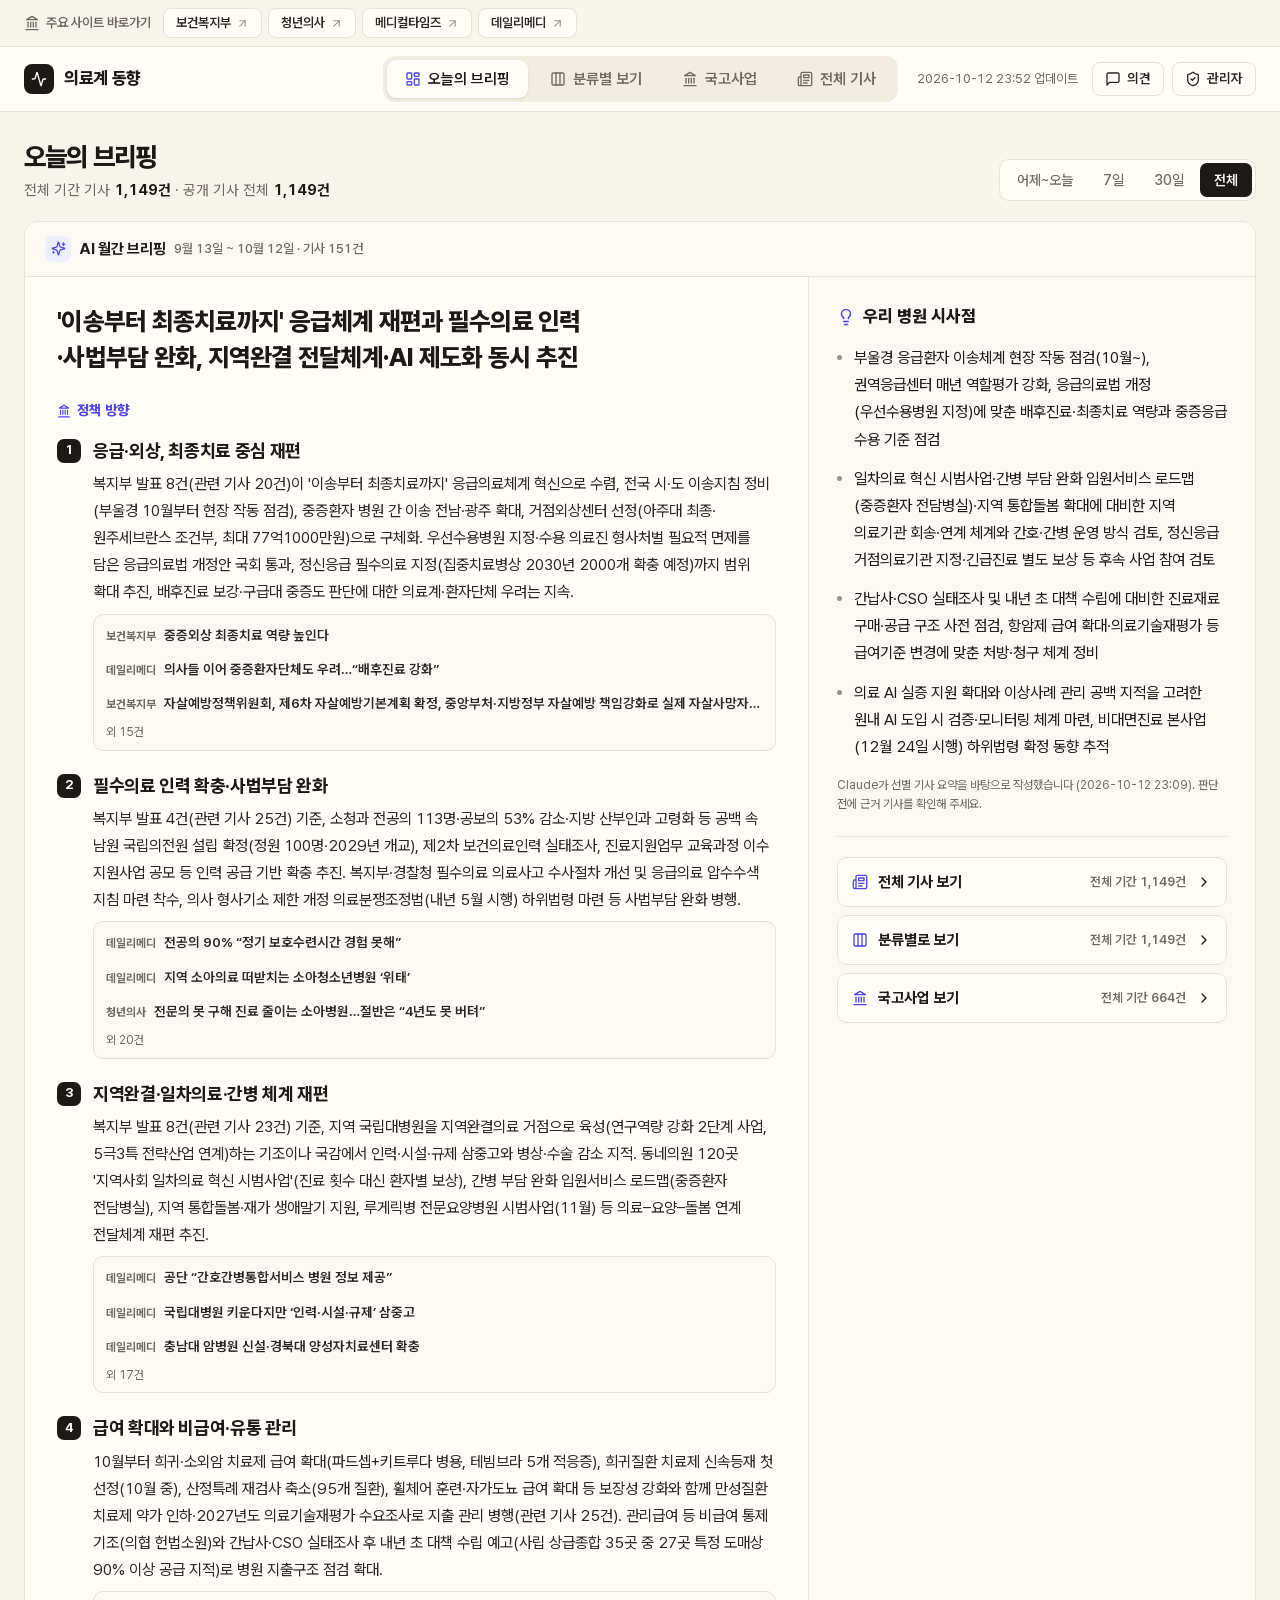
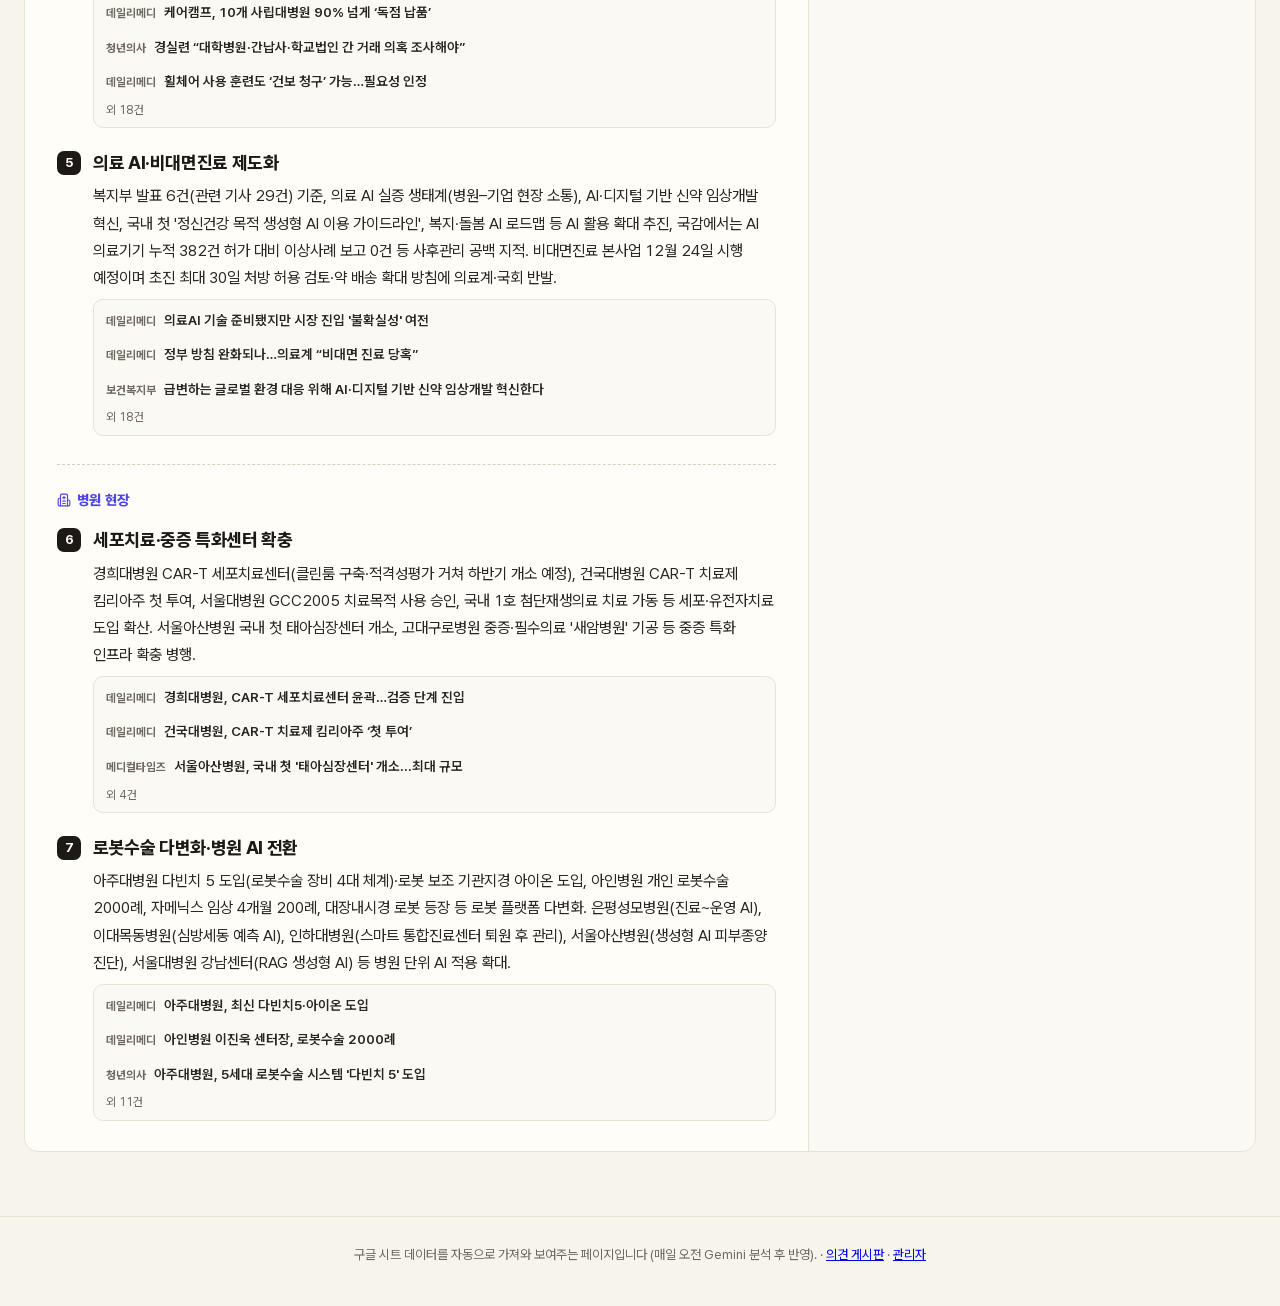
==== commit 95605afe: "오늘의 브리핑: 브리핑·시사점만, 좌우 배치·큰 제목·진한 본문, 다른 화면 바로가기 버튼 Co-Authored-By: Claude Opus 5.5 <noreply@anthropi" ====
--- a/index.html
+++ b/index.html
@@ -153,32 +153,32 @@
   .cloud-card .bar-row { grid-template-columns: 110px minmax(0, 1fr) 32px; }
 
   /* AI 데일리 브리핑 */
-  .ai { margin-bottom: 16px; padding: 0; overflow: hidden; }
+  .ai { margin-bottom: 16px; padding: 0; overflow: clip; }  /* hidden 이면 시사점 고정(sticky)이 안 됨 */
   .ai-head { display: flex; align-items: center; justify-content: space-between; gap: 12px; flex-wrap: wrap; padding: 14px 20px; border-bottom: 1px solid var(--border); background: var(--surface); }
   .ai-label { display: flex; align-items: center; flex-wrap: wrap; gap: 4px 8px; font-size: 15px; font-weight: 700; color: var(--heading); }
   .ai-label .ai-mark { width: 26px; height: 26px; border-radius: 7px; display: grid; place-items: center; background: var(--accent-soft); color: var(--accent); }
   .ai-label .ai-mark .lucide { width: 15px; height: 15px; }
   .ai-label small { font-size: 13px; font-weight: 500; color: var(--muted); }
   .ai-tools { display: flex; align-items: center; gap: 8px; }
-  .ai-sec + .ai-sec { margin-top: 20px; padding-top: 18px; border-top: 1px dashed var(--border); }
-  .ai-sec-name { display: flex; align-items: center; gap: 6px; margin: 0 0 12px; font-size: 13px; font-weight: 700; color: var(--accent); letter-spacing: .02em; }
+  .ai-sec + .ai-sec { margin-top: 28px; padding-top: 24px; border-top: 1px dashed var(--border-strong); }
+  .ai-sec-name { display: flex; align-items: center; gap: 6px; margin: 0 0 16px; font-size: 14px; font-weight: 800; color: var(--accent); letter-spacing: .02em; }
   .ai-sec-name .lucide { width: 14px; height: 14px; }
   .ai-main { counter-reset: ai; }
   .ai-main .ai-points { counter-reset: none; }
   .ai-more { height: 24px; padding: 0 6px; font-size: 12px; color: var(--faint); display: inline-flex; align-items: center; }
   .ai-nav { display: flex; align-items: center; gap: 2px; font-size: 13px; color: var(--muted); }
   .ai-nav .icon-btn { width: 30px; height: 30px; }
-  .ai-body { display: grid; grid-template-columns: minmax(0, 1.7fr) minmax(0, 1fr); }
-  .ai-main { padding: 20px 24px 22px; min-width: 0; }
-  .ai-headline { margin: 0 0 16px; font-size: 20px; line-height: 1.5; font-weight: 800; letter-spacing: -0.02em; color: var(--heading); }
-  .ai-points { display: grid; grid-template-columns: repeat(2, minmax(0, 1fr)); gap: 14px 24px; margin: 0; padding: 0; list-style: none; counter-reset: ai; }
-  .ai-points li { counter-increment: ai; position: relative; padding-left: 30px; min-width: 0; }
+  .ai-body { display: grid; grid-template-columns: minmax(0, 1.75fr) minmax(320px, 1fr); }
+  .ai-main { padding: 26px 32px 30px; min-width: 0; }
+  .ai-headline { margin: 0 0 24px; font-size: 25px; line-height: 1.45; font-weight: 800; letter-spacing: -0.03em; color: var(--heading); text-wrap: balance; }
+  .ai-points { display: grid; grid-template-columns: minmax(0, 1fr); gap: 22px; margin: 0; padding: 0; list-style: none; counter-reset: ai; }
+  .ai-points li { counter-increment: ai; position: relative; padding-left: 36px; min-width: 0; }
   .ai-points li::before {
-    content: counter(ai); position: absolute; left: 0; top: 1px; width: 20px; height: 20px; border-radius: 6px;
-    display: grid; place-items: center; background: var(--primary); color: var(--primary-foreground); font-size: 12px; font-weight: 700;
-  }
-  .ai-points h3 { margin: 0; font-size: 15px; line-height: 1.45; font-weight: 700; color: var(--heading); }
-  .ai-points p { margin: 3px 0 0; font-size: 14px; line-height: 1.65; color: var(--soft); }
+    content: counter(ai); position: absolute; left: 0; top: 1px; width: 24px; height: 24px; border-radius: 7px;
+    display: grid; place-items: center; background: var(--primary); color: var(--primary-foreground); font-size: 13px; font-weight: 700;
+  }
+  .ai-points h3 { margin: 0; font-size: 18px; line-height: 1.45; font-weight: 750; letter-spacing: -0.02em; color: var(--heading); }
+  .ai-points p { margin: 6px 0 0; font-size: 15.5px; line-height: 1.75; color: var(--body); }
   .ai-refs { display: grid; gap: 2px; margin-top: 8px; padding: 4px; border-radius: 10px; background: var(--surface); border: 1px solid var(--border); }
   .ai-ref {
     display: grid; grid-template-columns: auto minmax(0, 1fr); align-items: baseline; gap: 8px; width: 100%;
@@ -189,13 +189,26 @@
   .ai-ref .t { font-size: 13.5px; line-height: 1.5; font-weight: 600; color: var(--body); overflow: hidden; text-overflow: ellipsis; white-space: nowrap; }
   .ai-ref:hover .t { color: var(--accent); }
   .ai-more { padding: 2px 8px 4px; font-size: 12px; color: var(--muted); }
-  .ai-side { padding: 20px 24px 22px; border-left: 1px solid var(--border); background: var(--surface); min-width: 0; }
-  .ai-side h3 { display: flex; align-items: center; gap: 6px; margin: 0 0 10px; font-size: 14px; font-weight: 700; color: var(--heading); }
+  .ai-side { padding: 26px 28px 30px; border-left: 1px solid var(--border); background: var(--surface); min-width: 0; }
+  .ai-side-in { position: sticky; top: calc(var(--tb-h) + 20px); }
+  .ai-side h3 { display: flex; align-items: center; gap: 8px; margin: 0 0 14px; font-size: 17px; font-weight: 800; color: var(--heading); }
+  .ai-side h3 .lucide { width: 18px; height: 18px; }
   .ai-side h3 .lucide { color: var(--accent); }
-  .ai-side ul { margin: 0; padding-left: 1.1em; font-size: 14px; line-height: 1.7; color: var(--body); }
-  .ai-side li { margin-bottom: 6px; }
+  .ai-side ul { margin: 0; padding-left: 1.1em; font-size: 15.5px; line-height: 1.75; color: var(--heading); }
+  .ai-side li { margin-bottom: 12px; }
   .ai-side li::marker { color: var(--faint); }
-  .ai-note { margin: 16px 0 0; font-size: 12px; line-height: 1.6; color: var(--faint); }
+  .ai-note { margin: 16px 0 0; font-size: 12px; line-height: 1.6; color: var(--muted); }
+  /* 다른 화면으로 넘어가는 버튼 */
+  .ai-go { display: grid; gap: 8px; margin-top: 22px; padding-top: 20px; border-top: 1px solid var(--border); }
+  .ai-go button {
+    display: flex; align-items: center; gap: 10px; width: 100%; padding: 12px 14px; border-radius: 10px; border: 1px solid var(--border);
+    background: var(--card); text-align: left; cursor: pointer; font-size: 15px; font-weight: 700; color: var(--heading);
+  }
+  .ai-go button:hover { border-color: var(--accent); color: var(--accent); }
+  .ai-go button .lucide:first-child { color: var(--accent); }
+  .ai-go button span { flex: 1; }
+  .ai-go button small { font-size: 12.5px; font-weight: 600; color: var(--muted); }
+  .go-only { display: flex; gap: 8px; flex-wrap: wrap; justify-content: center; margin: 8px 0 0; }
 
   /* ---------- 분류별 보기 ---------- */
   .ccols { display: grid; grid-template-columns: repeat(3, minmax(0, 1fr)); gap: 16px; }
@@ -399,7 +412,6 @@
     .ccols { grid-template-columns: repeat(2, minmax(0, 1fr)); }
     .brief { grid-template-columns: minmax(0, 1fr) minmax(0, 1fr); }
     .brief .cloud-card { grid-column: 1 / -1; }
-    .ai-points { grid-template-columns: minmax(0, 1fr); }
     .bottom { grid-template-columns: minmax(0, 1fr) minmax(0, 1fr); }
     .bottom > :nth-child(2) { grid-column: 1 / -1; order: -1; }
   }
@@ -422,7 +434,9 @@
     .ai-body { grid-template-columns: minmax(0, 1fr); }
     .ai-side { border-left: 0; border-top: 1px solid var(--border); }
     .ai-head, .ai-main, .ai-side { padding-left: 16px; padding-right: 16px; }
-    .ai-headline { font-size: 18px; }
+    .ai-headline { font-size: 20px; }
+    .ai-points h3 { font-size: 16.5px; }
+    .ai-points p { font-size: 15px; }
     .tabs { margin: 0 -16px; padding: 0 16px; }
     .wide { padding: 0 16px; }
     #govIntro { padding: 0 16px; }
@@ -487,15 +501,6 @@
   <!-- 오늘의 브리핑: 가운데 키워드, 양옆 분류 패널 -->
   <section class="dash view" id="v-brief">
     <div id="aiBrief"></div>
-    <div class="brief" id="briefGrid">
-      <div class="side" id="sideL"></div>
-      <div class="card cloud-card">
-        <div class="card-head"><h2><span class="dot"></span>많이 나온 키워드</h2><span id="cloudSub"></span></div>
-        <div id="cloud"></div>
-        <p class="cloud-note">누르면 그 키워드가 들어간 기사만 모아 봅니다</p>
-      </div>
-      <div class="side" id="sideR"></div>
-    </div>
   </section>
 
   <!-- 분류별 보기: 분류 열 + 하단 3분할 -->
@@ -589,7 +594,7 @@
   let deadlines = {}, openOnly = false;
   let filter = { q: '', cat: '전체', period: '7' };
   let brief = { days: [] }, briefAt = 0, aiKind = 'daily';
-  let view = 'brief', shown = PAGE, ctx = [], current = -1, lastFocus = null, firstLoad = true, cloudWords = [];
+  let view = 'brief', shown = PAGE, ctx = [], current = -1, lastFocus = null, firstLoad = true;
 
   const $ = id => document.getElementById(id);
   const esc = s => String(s ?? '').replace(/[&<>"']/g, c => ({ '&': '&amp;', '<': '&lt;', '>': '&gt;', '"': '&quot;', "'": '&#39;' }[c]));
@@ -835,32 +840,13 @@
     [/데일리메디/, '#e5f2e8', '#2d6a43', 'newspaper'], [/청년의사/, '#f7eedb', '#8a5a12', 'newspaper']];
   const srcStyle = src => { const m = SRC_COLOR.find(([re]) => re.test(src)); return m ? { css: `--ph-bg:${m[1]};--ph-fg:${m[2]}`, ic: m[3] } : { css: '', ic: 'newspaper' }; };
 
-  /* ---------- 화면 1: 오늘의 브리핑 ---------- */
-  function renderBrief(list) {
-    const groups = byCategory(list).slice(0, 6);
-    const panel = ([cat, arr]) => {
-      ctxs['p:' + cat] = arr;
-      return `<section class="card">
-        <div class="card-head"><h2>${esc(cat)}</h2><span class="panel-count"><b>${fmt(arr.length)}</b>건</span></div>
-        <div>${arr.slice(0, 3).map((it, i) => pi(it, 'p:' + cat, i)).join('')}</div>
-        ${arr.length > 3 ? `<button type="button" class="more-link" data-gocat="${esc(cat)}">${fmt(arr.length - 3)}건 더 보기${icon('chevron-right')}</button>` : ''}
-      </section>`;
-    };
-    const half = Math.ceil(groups.length / 2);
-    $('sideL').innerHTML = groups.slice(0, half).map(panel).join('');
-    $('sideR').innerHTML = groups.slice(half).map(panel).join('');
-    $('briefGrid').classList.toggle('solo', !groups.length);
-    $('sideL').hidden = $('sideR').hidden = !groups.length;
-
-    cloudWords = countBy(list, keywordsOf).slice(0, 40);
-    $('cloudSub').textContent = `${PERIOD_LABEL[filter.period]} 기사 ${fmt(list.length)}건 기준`;
-    layoutCloud();
-  }
-
-  // 첫 화면 가운데: 많이 나온 키워드 막대 (분류별 보기의 막대와 같은 모양)
-  function layoutCloud() {
-    $('cloud').innerHTML = kwBarsHtml(cloudWords.slice(0, 12));
-    drawIcons();
+  // 브리핑 아래·옆의 다른 화면 바로가기 (현재 기간의 기사 수와 함께)
+  function goButtons(inline) {
+    const list = periodItems(), gov = list.filter(it => isMohw(it.r)).length;
+    const b = (v, ic, label, n) => inline
+      ? `<button type="button" class="btn" data-goview="${v}">${icon(ic)}${label}</button>`
+      : `<button type="button" data-goview="${v}">${icon(ic)}<span>${label}</span><small>${PERIOD_LABEL[filter.period]} ${fmt(n)}건</small>${icon('chevron-right')}</button>`;
+    return `${inline ? '' : '<div class="ai-go">'}${b('list', 'newspaper', '전체 기사 보기', list.length)}${b('cats', 'columns-3', '분류별로 보기', list.length)}${b('gov', 'landmark', '국고사업 보기', gov)}${inline ? '' : '</div>'}`;
   }
 
   // AI 브리핑: GitHub Actions 가 정리해 둔 brief.json (오늘 새 기사 · 최근 7일 · 최근 30일)
@@ -868,7 +854,10 @@
   const aiOf = k => k === 'daily' ? brief.days[briefAt] : brief[k];
   function renderAi() {
     const kinds = Object.keys(AI_KINDS).filter(k => k === 'daily' ? brief.days.length : brief[k]);
-    if (!kinds.length) { $('aiBrief').innerHTML = ''; return; }
+    if (!kinds.length) {
+      $('aiBrief').innerHTML = `<section class="card">${empty('아직 AI 브리핑이 없습니다. 매일 아침 기사 분석 후 만들어집니다.', 'sparkles')}<div class="go-only">${goButtons(true)}</div></section>`;
+      return;
+    }
     const want = { today: 'daily', '7': 'weekly', '30': 'monthly', all: 'monthly' }[filter.period];
     aiKind = kinds.includes(want) ? want : kinds[0];
     const b = aiOf(aiKind);
@@ -916,9 +905,12 @@
           ${pts}
         </div>
         <aside class="ai-side">
+          <div class="ai-side-in">
           <h3>${icon('lightbulb')}우리 병원 시사점</h3>
           ${imp.length ? `<ul>${imp.map(x => `<li>${esc(x)}</li>`).join('')}</ul>` : '<p class="ai-note" style="margin:0">이번 브리핑에는 시사점이 없습니다.</p>'}
           <p class="ai-note">${/claude/i.test(b.model || '') ? 'Claude' : 'Gemini'}가 선별 기사 요약을 바탕으로 작성했습니다${b.generatedAt ? ` (${esc(b.generatedAt)})` : ''}. 판단 전에 근거 기사를 확인해 주세요.</p>
+          ${goButtons()}
+          </div>
         </aside>
       </div>
     </section>`;
@@ -1093,7 +1085,6 @@
     }
     ctxs = {};
     renderAi();
-    renderBrief(list);
     renderCats(list);
     renderTabs();
     renderList();
@@ -1196,6 +1187,7 @@
     if ((el = t.closest('[data-word]'))) return goList({ q: filter.q === el.dataset.word && view === 'list' ? '' : el.dataset.word });
     if ((el = t.closest('.bar-row'))) return goList({ q: el.dataset.q });
     if ((el = t.closest('[data-gocat]'))) return goList({ cat: el.dataset.gocat });
+    if ((el = t.closest('[data-goview]'))) return setView(el.dataset.goview);
     if ((el = t.closest('[data-act]'))) {
       const act = el.dataset.act;
       if (act === 'reset') { filter.q = ''; filter.cat = '전체'; $('q').value = ''; update(); }
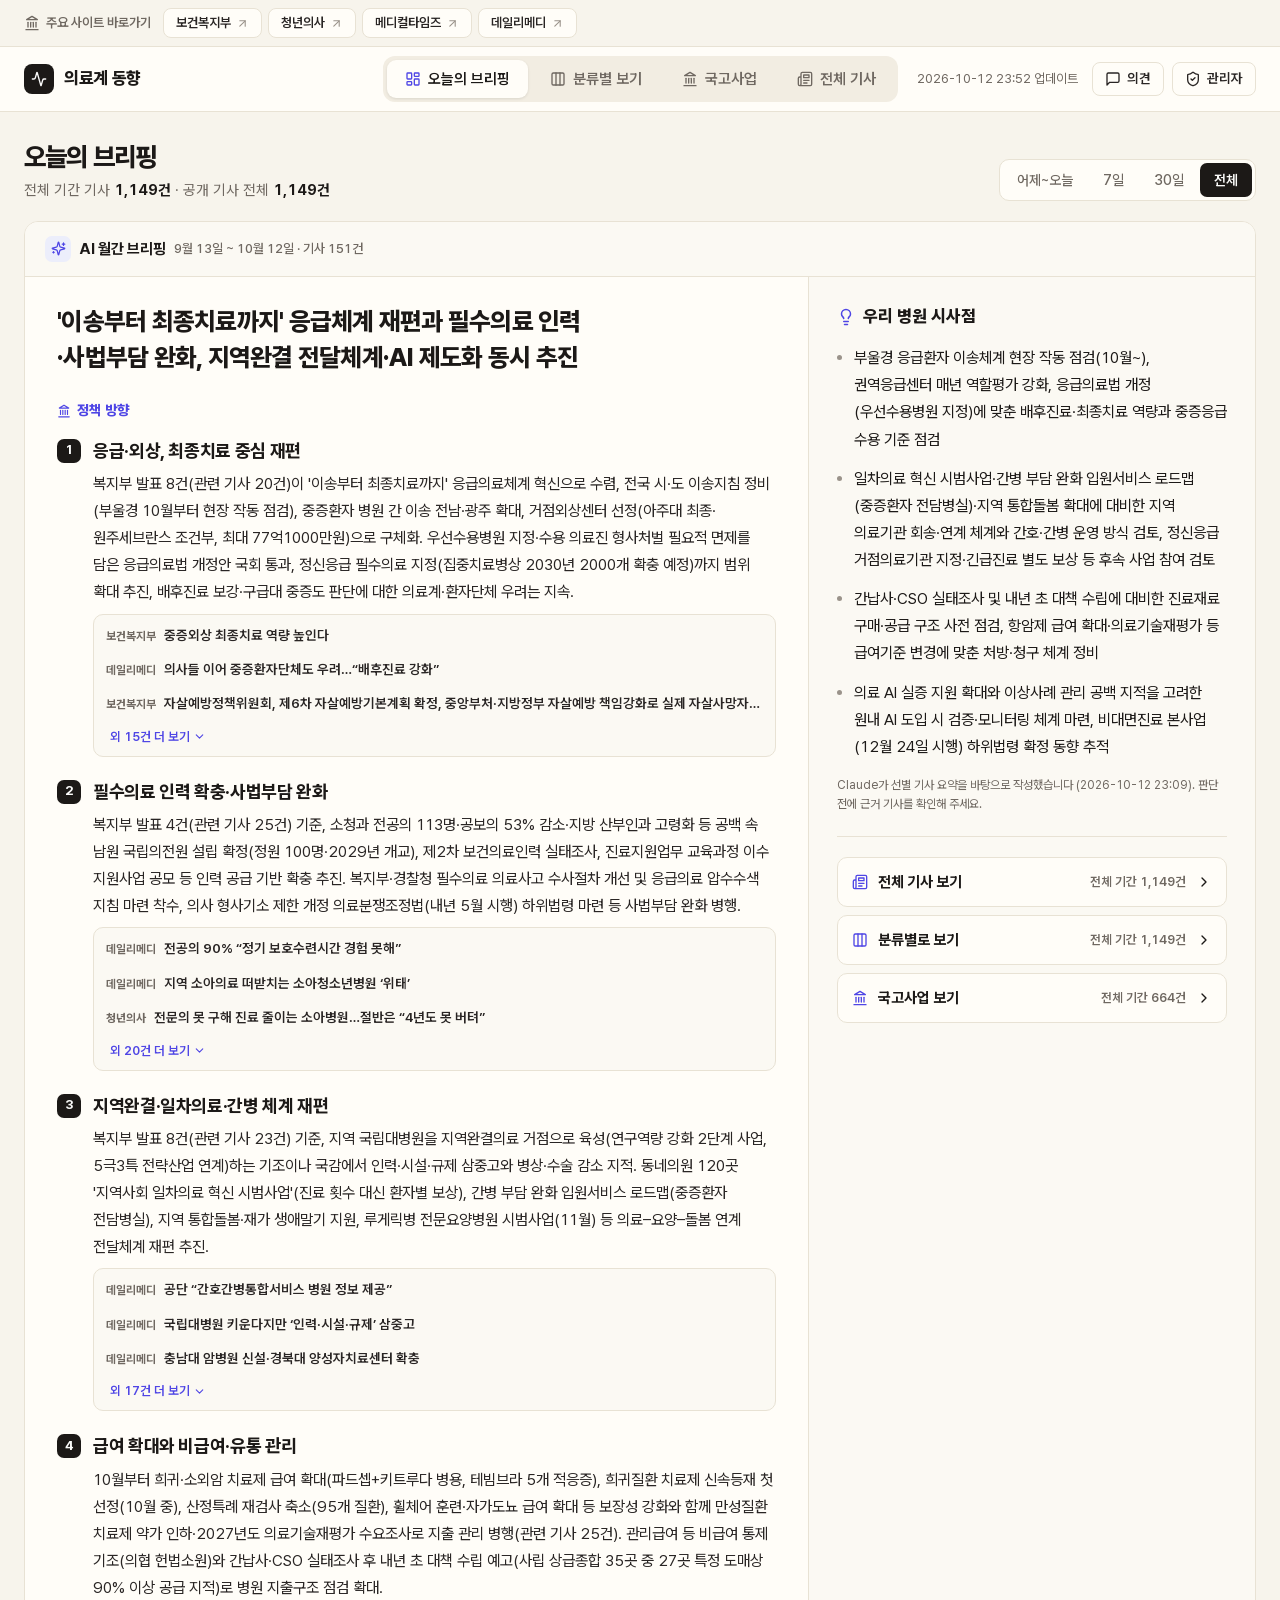
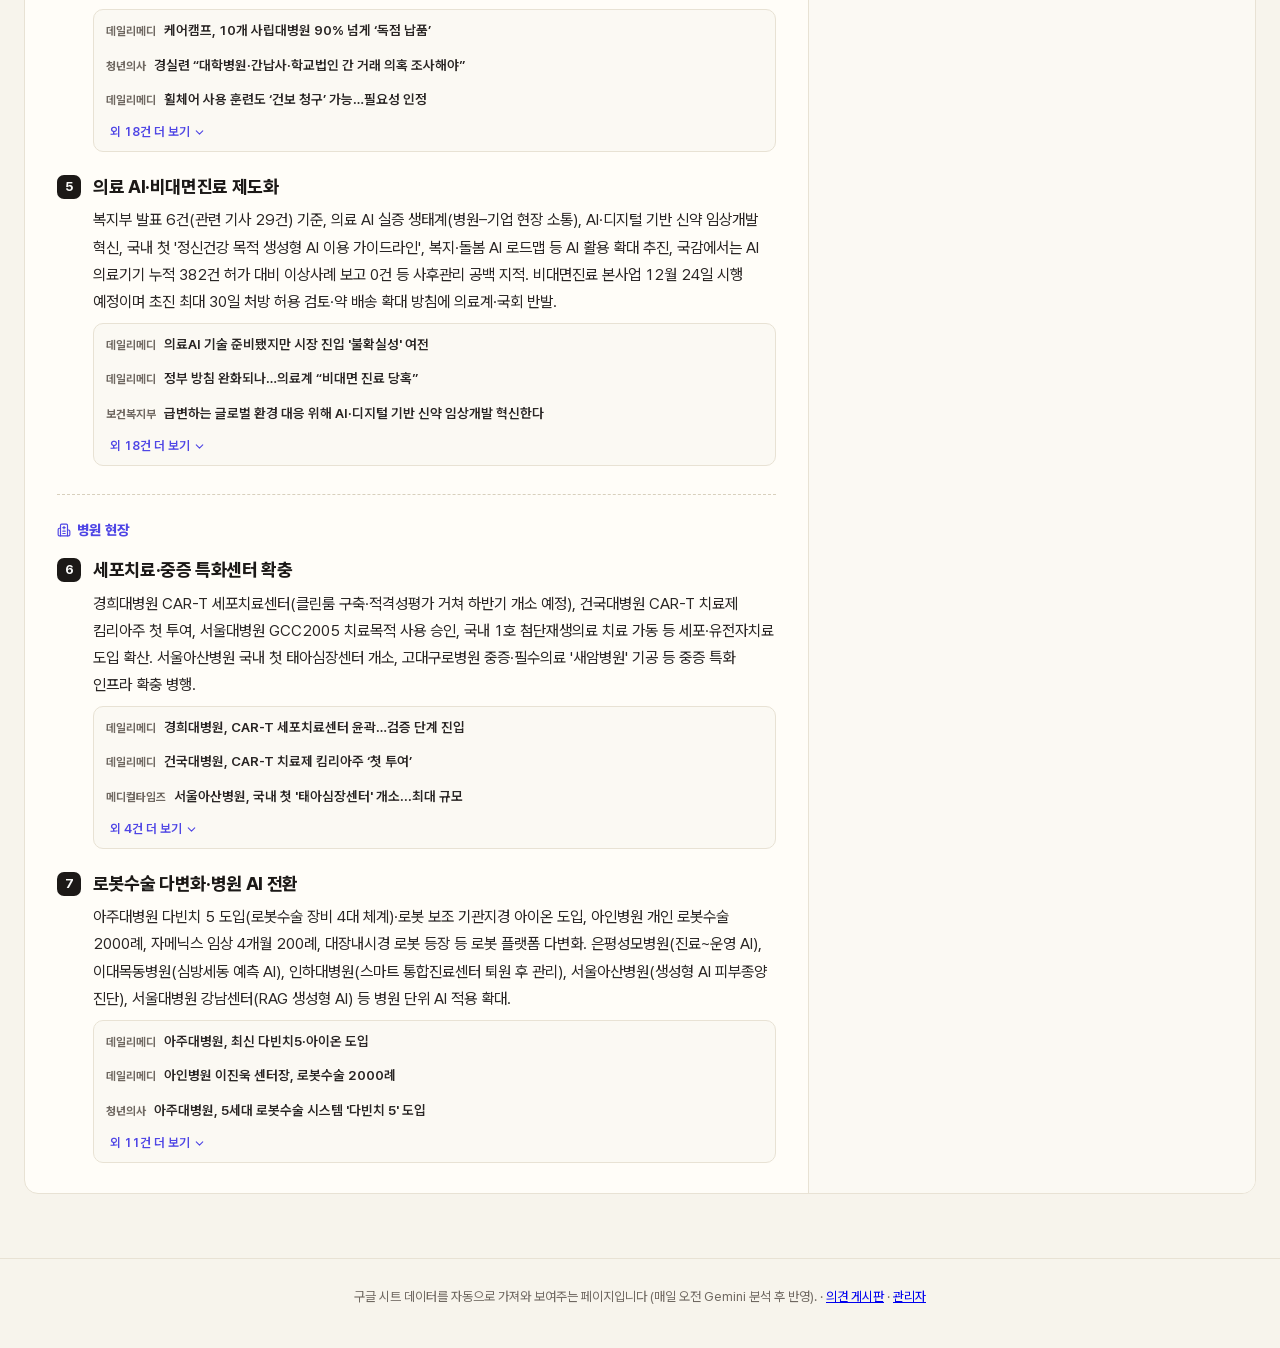
==== commit fbb4ea97: "AI 브리핑 근거 기사 '외 N건': 마우스를 올리면 제목 목록, 누르면 펼쳐 보기 Co-Authored-By: Claude Opus 5.5 <noreply@anthropic.co" ====
--- a/index.html
+++ b/index.html
@@ -165,7 +165,6 @@
   .ai-sec-name .lucide { width: 14px; height: 14px; }
   .ai-main { counter-reset: ai; }
   .ai-main .ai-points { counter-reset: none; }
-  .ai-more { height: 24px; padding: 0 6px; font-size: 12px; color: var(--faint); display: inline-flex; align-items: center; }
   .ai-nav { display: flex; align-items: center; gap: 2px; font-size: 13px; color: var(--muted); }
   .ai-nav .icon-btn { width: 30px; height: 30px; }
   .ai-body { display: grid; grid-template-columns: minmax(0, 1.75fr) minmax(320px, 1fr); }
@@ -188,7 +187,15 @@
   .ai-ref .src { font-size: 11.5px; font-weight: 700; color: var(--muted); white-space: nowrap; }
   .ai-ref .t { font-size: 13.5px; line-height: 1.5; font-weight: 600; color: var(--body); overflow: hidden; text-overflow: ellipsis; white-space: nowrap; }
   .ai-ref:hover .t { color: var(--accent); }
-  .ai-more { padding: 2px 8px 4px; font-size: 12px; color: var(--muted); }
+  .ai-ref.extra { display: none; }
+  .ai-refs.open .ai-ref.extra { display: grid; }
+  .ai-refs.open .ai-more { display: none; }
+  .ai-more {
+    display: inline-flex; align-items: center; gap: 3px; justify-self: start; margin: 2px 4px 2px; padding: 3px 8px; border: 0; border-radius: 6px;
+    background: none; font-size: 12.5px; font-weight: 600; color: var(--accent); cursor: pointer;
+  }
+  .ai-more:hover { background: var(--accent-soft); }
+  .ai-more .lucide { width: 13px; height: 13px; }
   .ai-side { padding: 26px 28px 30px; border-left: 1px solid var(--border); background: var(--surface); min-width: 0; }
   .ai-side-in { position: sticky; top: calc(var(--tb-h) + 20px); }
   .ai-side h3 { display: flex; align-items: center; gap: 8px; margin: 0 0 14px; font-size: 17px; font-weight: 800; color: var(--heading); }
@@ -390,7 +397,7 @@
   /* ---------- 상태·기타 ---------- */
   .tip {
     position: fixed; z-index: 60; transform: translate(-50%, calc(-100% - 8px)); padding: 6px 10px; border-radius: 8px;
-    background: var(--primary); color: var(--primary-foreground); font-size: 13px; font-weight: 600; white-space: nowrap;
+    background: var(--primary); color: var(--primary-foreground); font-size: 13px; font-weight: 600; white-space: pre; max-width: min(560px, 92vw); overflow: hidden; text-overflow: ellipsis;
     pointer-events: none; opacity: 0; transition: opacity .1s;
   }
   .tip.show { opacity: 1; }
@@ -881,9 +888,9 @@
       const k = p.k, refs = (p.links || []).map(l => byLink.get(l)).filter(Boolean);
       ctxs['ai:' + k] = refs;
       return `<li><h3>${esc(p.title)}</h3><p>${esc(p.body)}</p>
-        ${refs.length ? `<div class="ai-refs">${refs.slice(0, SHOW).map((it, i) =>
-          `<button type="button" class="ai-ref" data-ctx="ai:${k}" data-i="${i}" title="${esc(titleOf(it))}">${refName(it)}</button>`).join('')}${
-          refs.length > SHOW ? `<span class="ai-more">외 ${fmt(refs.length - SHOW)}건</span>` : ''}</div>` : ''}</li>`;
+        ${refs.length ? `<div class="ai-refs">${refs.map((it, i) =>
+          `<button type="button" class="ai-ref${i >= SHOW ? ' extra' : ''}" data-ctx="ai:${k}" data-i="${i}" title="${esc(titleOf(it))}">${refName(it)}</button>`).join('')}${
+          refs.length > SHOW ? `<button type="button" class="ai-more" data-more data-tip="${esc(refs.slice(SHOW).map(it => '· ' + titleOf(it)).join(String.fromCharCode(10)))}">외 ${fmt(refs.length - SHOW)}건 더 보기${icon('chevron-down')}</button>` : ''}</div>` : ''}</li>`;
     };
     const pts = hasSec
       ? order.map(sec => [sec, points.filter(p => (p.section || '병원') === sec)]).filter(([, arr]) => arr.length)
@@ -1188,6 +1195,7 @@
     if ((el = t.closest('.bar-row'))) return goList({ q: el.dataset.q });
     if ((el = t.closest('[data-gocat]'))) return goList({ cat: el.dataset.gocat });
     if ((el = t.closest('[data-goview]'))) return setView(el.dataset.goview);
+    if ((el = t.closest('[data-more]'))) { hideTip(); el.closest('.ai-refs').classList.add('open'); return; }
     if ((el = t.closest('[data-act]'))) {
       const act = el.dataset.act;
       if (act === 'reset') { filter.q = ''; filter.cat = '전체'; $('q').value = ''; update(); }
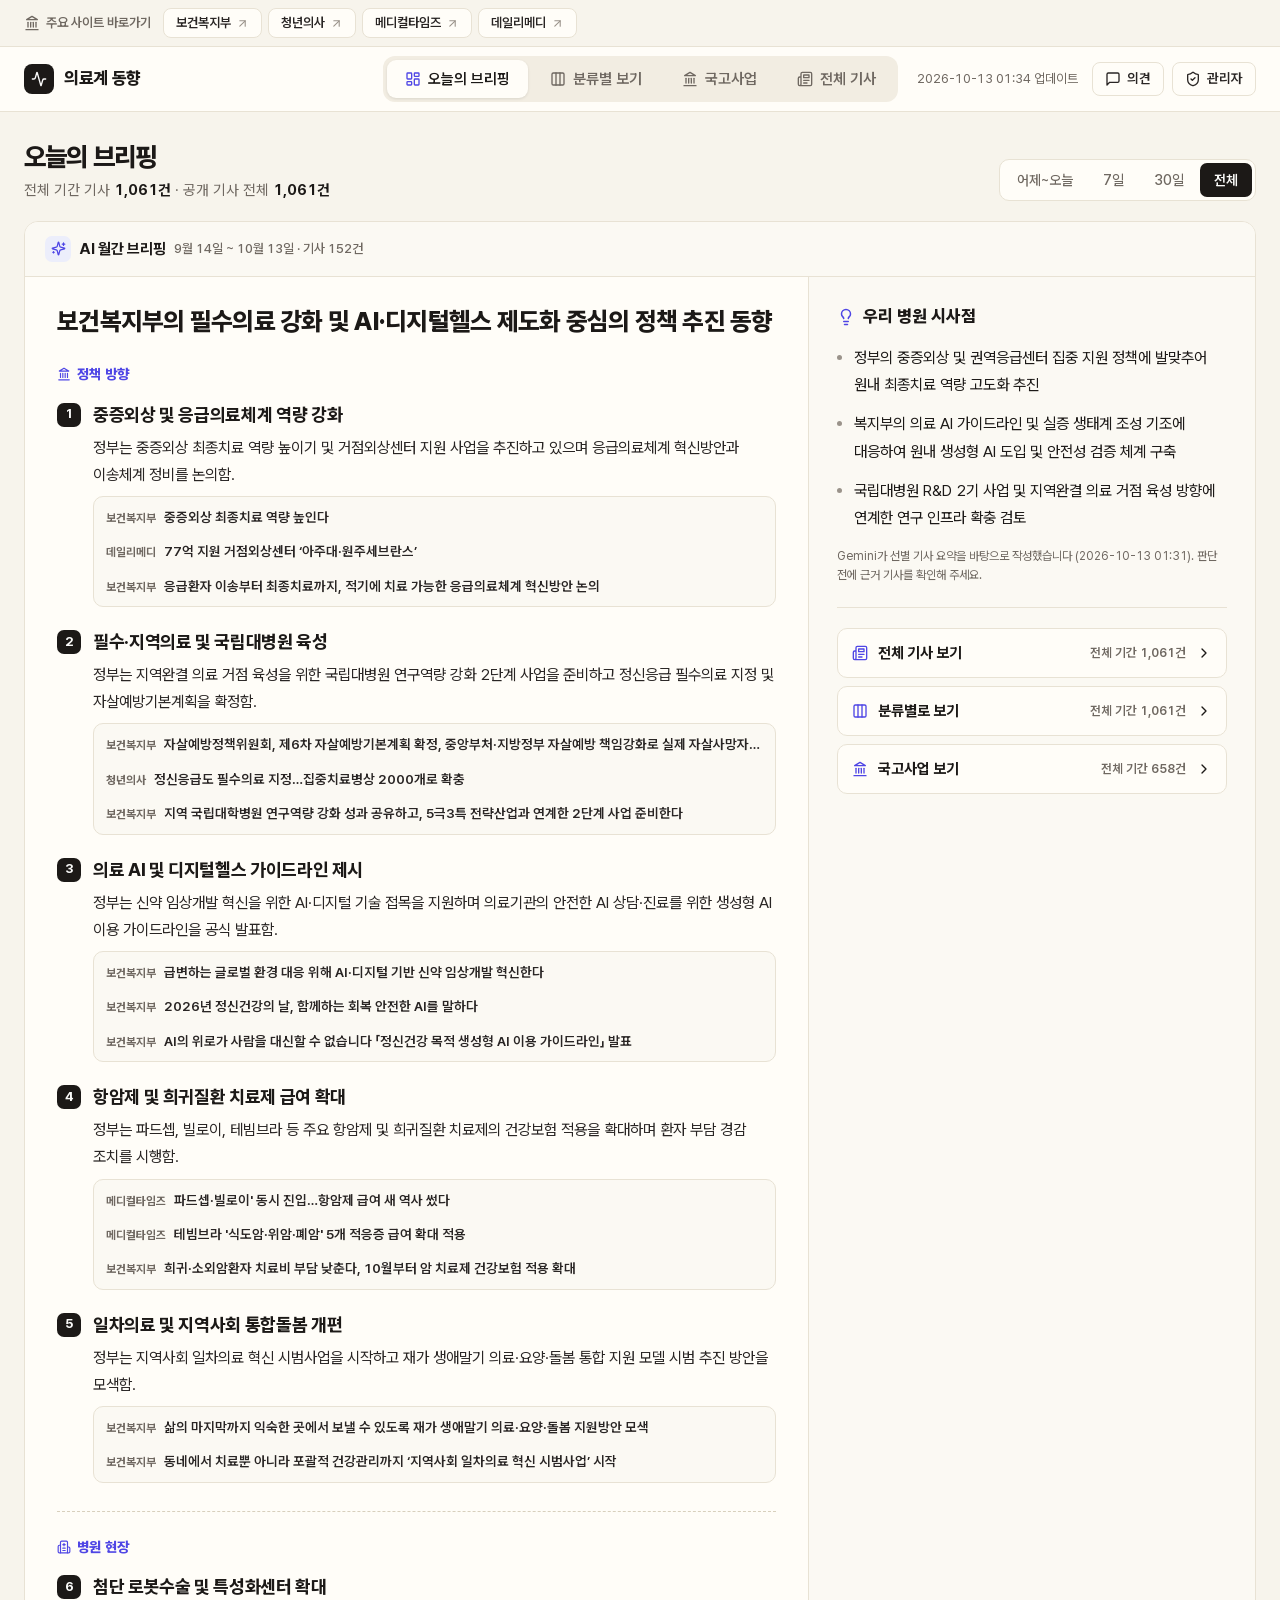
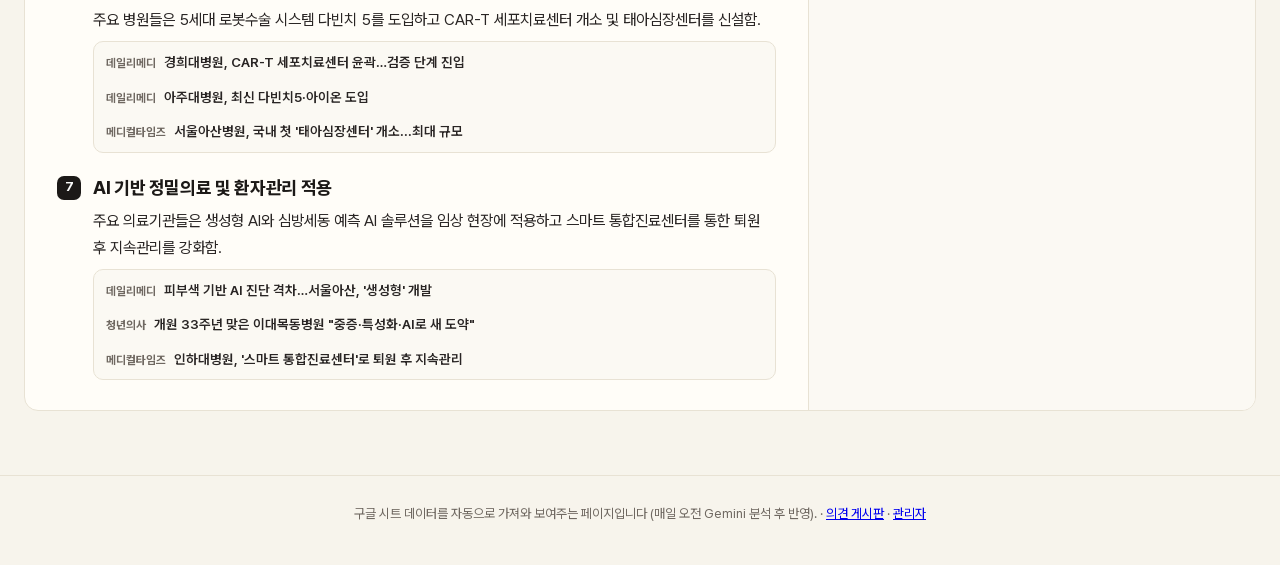
==== commit 968acc26: "기간 기본값을 '어제~오늘'로 (없으면 7일 → 전체) Co-Authored-By: Claude Opus 5.5 <noreply@anthropic.com>" ====
--- a/index.html
+++ b/index.html
@@ -599,7 +599,7 @@
   let headers = [], cols = {}, items = [], listItems = [], ctxs = {}, thumbs = {}, imgFreq = new Map();
   // 국고사업 공고의 접수기간 (GitHub Actions 가 복지부 공지 원문에서 읽어 둔 deadlines.json)
   let deadlines = {}, openOnly = false;
-  let filter = { q: '', cat: '전체', period: '7' };
+  let filter = { q: '', cat: '전체', period: 'today' };  // 처음 열면 '어제~오늘'
   let brief = { days: [] }, briefAt = 0, aiKind = 'daily';
   let view = 'brief', shown = PAGE, ctx = [], current = -1, lastFocus = null, firstLoad = true;
 
@@ -788,7 +788,8 @@
     items.sort((a, b) => (b.date ? b.date.getTime() : -Infinity) - (a.date ? a.date.getTime() : -Infinity));
     if (d.title) { $('brand').textContent = d.title; document.title = d.title; }
     $('updated').textContent = d.fetchedAt ? `${d.fetchedAt} 업데이트` : '데이터 수집 대기 중';
-    // 첫 화면에서 최근 7일 기사가 하나도 없으면 전체 기간으로 보여 줌
+    // 어제~오늘 기사가 아직 없으면(분석 전 이른 아침 등) 7일 → 전체 순으로 넓혀 보여 줌
+    if (firstLoad && items.length && !items.some(inPeriod)) filter.period = '7';
     if (firstLoad && items.length && !items.some(inPeriod)) filter.period = 'all';
     firstLoad = false;
     renderAll();
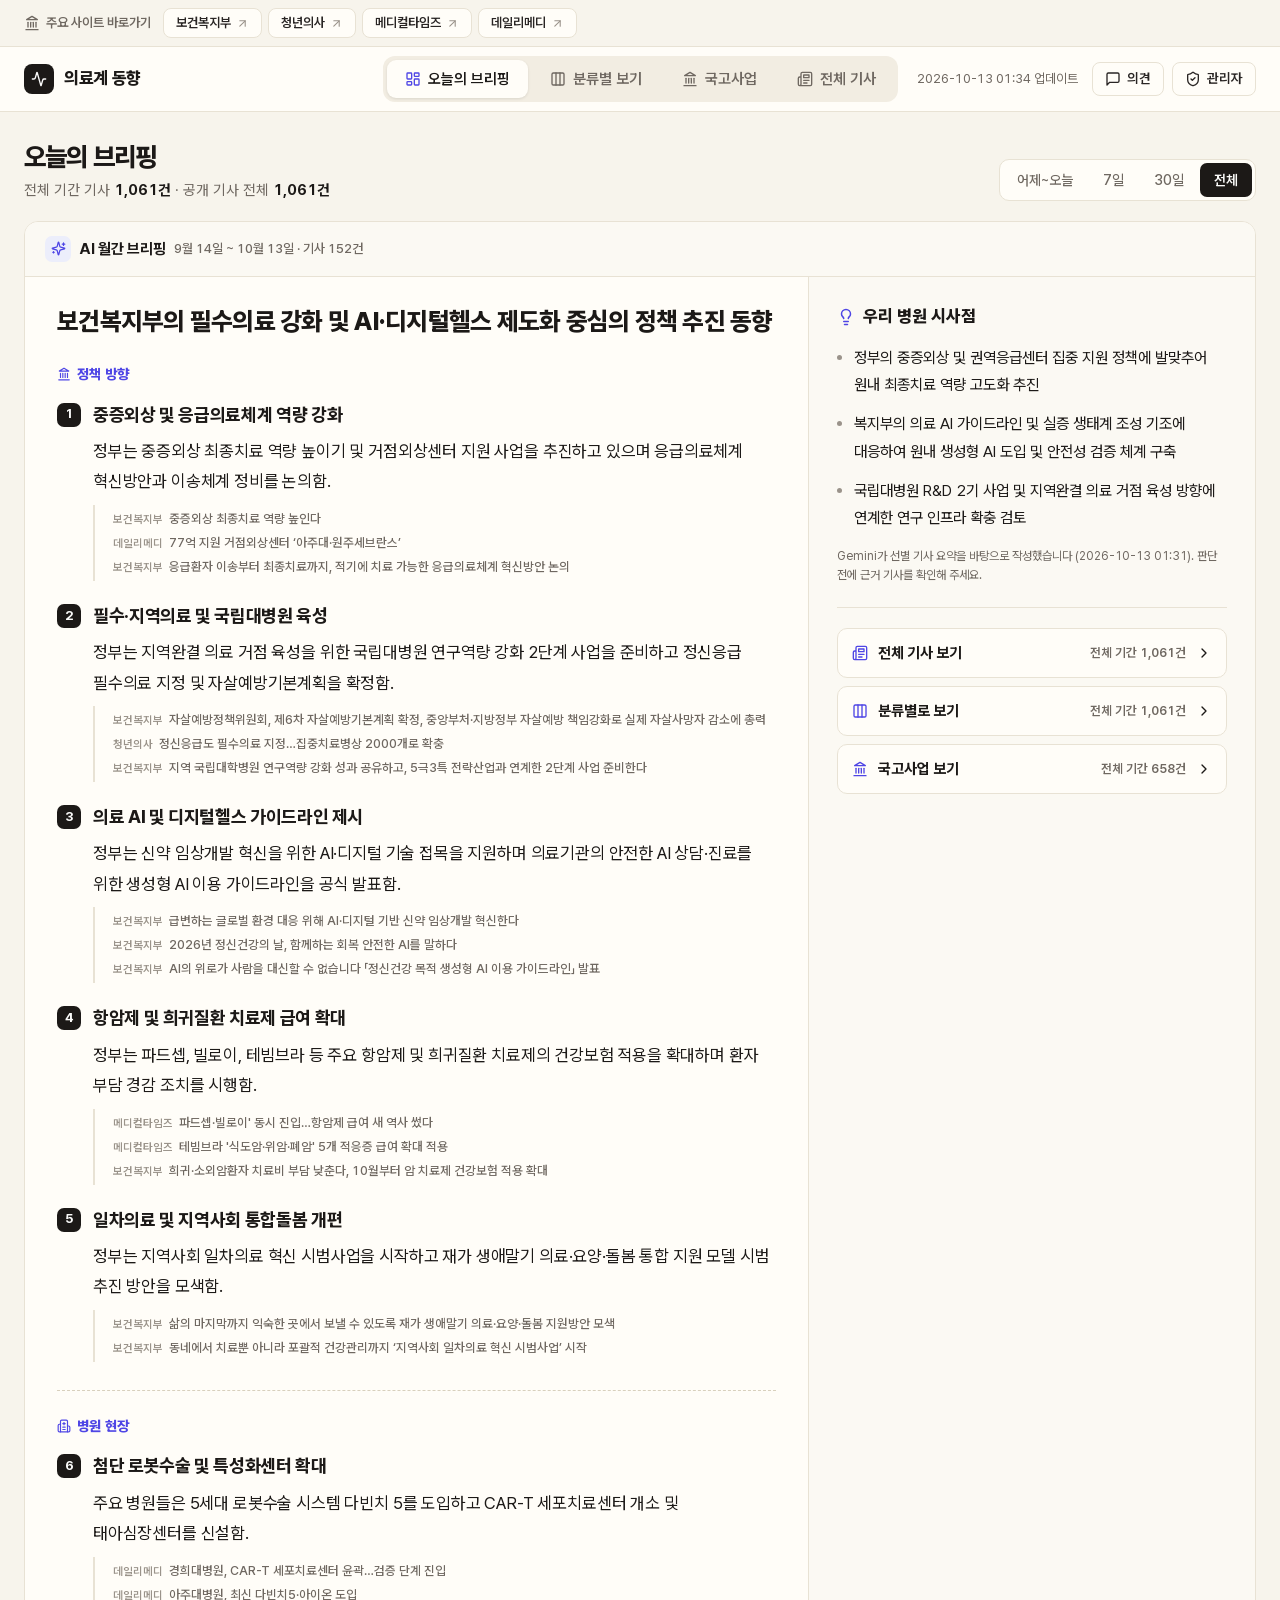
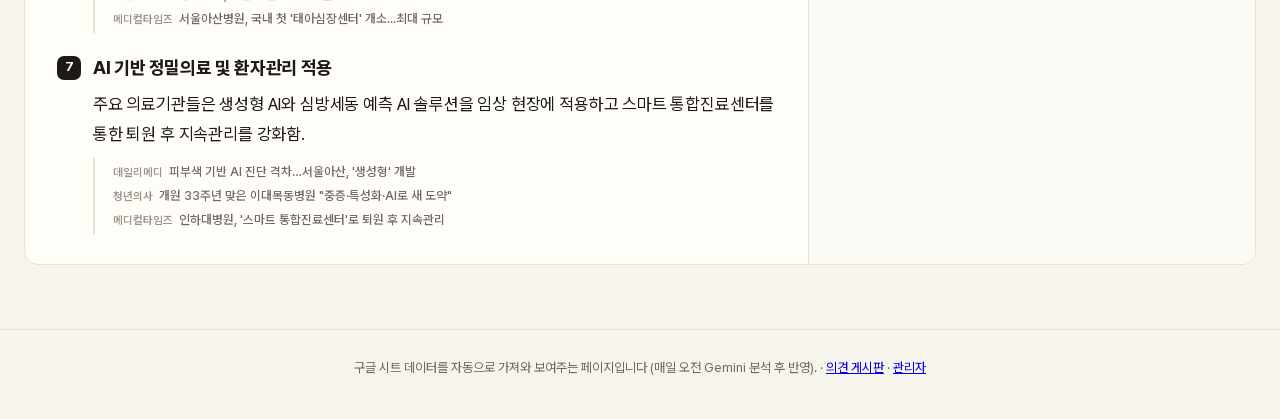
==== commit 4526ae11: "AI 브리핑: 동향 본문 키우고, 근거 기사 목록은 작고 옅게 Co-Authored-By: Claude Opus 5.5 <noreply@anthropic.com>" ====
--- a/index.html
+++ b/index.html
@@ -177,22 +177,23 @@
     display: grid; place-items: center; background: var(--primary); color: var(--primary-foreground); font-size: 13px; font-weight: 700;
   }
   .ai-points h3 { margin: 0; font-size: 18px; line-height: 1.45; font-weight: 750; letter-spacing: -0.02em; color: var(--heading); }
-  .ai-points p { margin: 6px 0 0; font-size: 15.5px; line-height: 1.75; color: var(--body); }
-  .ai-refs { display: grid; gap: 2px; margin-top: 8px; padding: 4px; border-radius: 10px; background: var(--surface); border: 1px solid var(--border); }
+  .ai-points p { margin: 8px 0 0; font-size: 17px; line-height: 1.8; color: var(--heading); letter-spacing: -0.01em; }
+  /* 근거 기사: 본문이 잘 보이도록 작고 옅게 */
+  .ai-refs { display: grid; gap: 0; margin-top: 8px; padding: 2px 0 2px 12px; border-left: 2px solid var(--border); }
   .ai-ref {
-    display: grid; grid-template-columns: auto minmax(0, 1fr); align-items: baseline; gap: 8px; width: 100%;
-    padding: 6px 8px; border: 0; border-radius: 7px; background: none; text-align: left; cursor: pointer;
+    display: grid; grid-template-columns: auto minmax(0, 1fr); align-items: baseline; gap: 6px; width: 100%;
+    padding: 2px 6px; border: 0; border-radius: 5px; background: none; text-align: left; cursor: pointer;
   }
   .ai-ref:hover { background: var(--hover); }
-  .ai-ref .src { font-size: 11.5px; font-weight: 700; color: var(--muted); white-space: nowrap; }
-  .ai-ref .t { font-size: 13.5px; line-height: 1.5; font-weight: 600; color: var(--body); overflow: hidden; text-overflow: ellipsis; white-space: nowrap; }
+  .ai-ref .src { font-size: 11px; font-weight: 600; color: var(--faint); white-space: nowrap; }
+  .ai-ref .t { font-size: 12.5px; line-height: 1.6; font-weight: 500; color: var(--muted); overflow: hidden; text-overflow: ellipsis; white-space: nowrap; }
   .ai-ref:hover .t { color: var(--accent); }
   .ai-ref.extra { display: none; }
   .ai-refs.open .ai-ref.extra { display: grid; }
   .ai-refs.open .ai-more { display: none; }
   .ai-more {
-    display: inline-flex; align-items: center; gap: 3px; justify-self: start; margin: 2px 4px 2px; padding: 3px 8px; border: 0; border-radius: 6px;
-    background: none; font-size: 12.5px; font-weight: 600; color: var(--accent); cursor: pointer;
+    display: inline-flex; align-items: center; gap: 3px; justify-self: start; margin: 0; padding: 2px 6px; border: 0; border-radius: 5px;
+    background: none; font-size: 12px; font-weight: 600; color: var(--accent); cursor: pointer;
   }
   .ai-more:hover { background: var(--accent-soft); }
   .ai-more .lucide { width: 13px; height: 13px; }
@@ -443,7 +444,7 @@
     .ai-head, .ai-main, .ai-side { padding-left: 16px; padding-right: 16px; }
     .ai-headline { font-size: 20px; }
     .ai-points h3 { font-size: 16.5px; }
-    .ai-points p { font-size: 15px; }
+    .ai-points p { font-size: 16px; }
     .tabs { margin: 0 -16px; padding: 0 16px; }
     .wide { padding: 0 16px; }
     #govIntro { padding: 0 16px; }
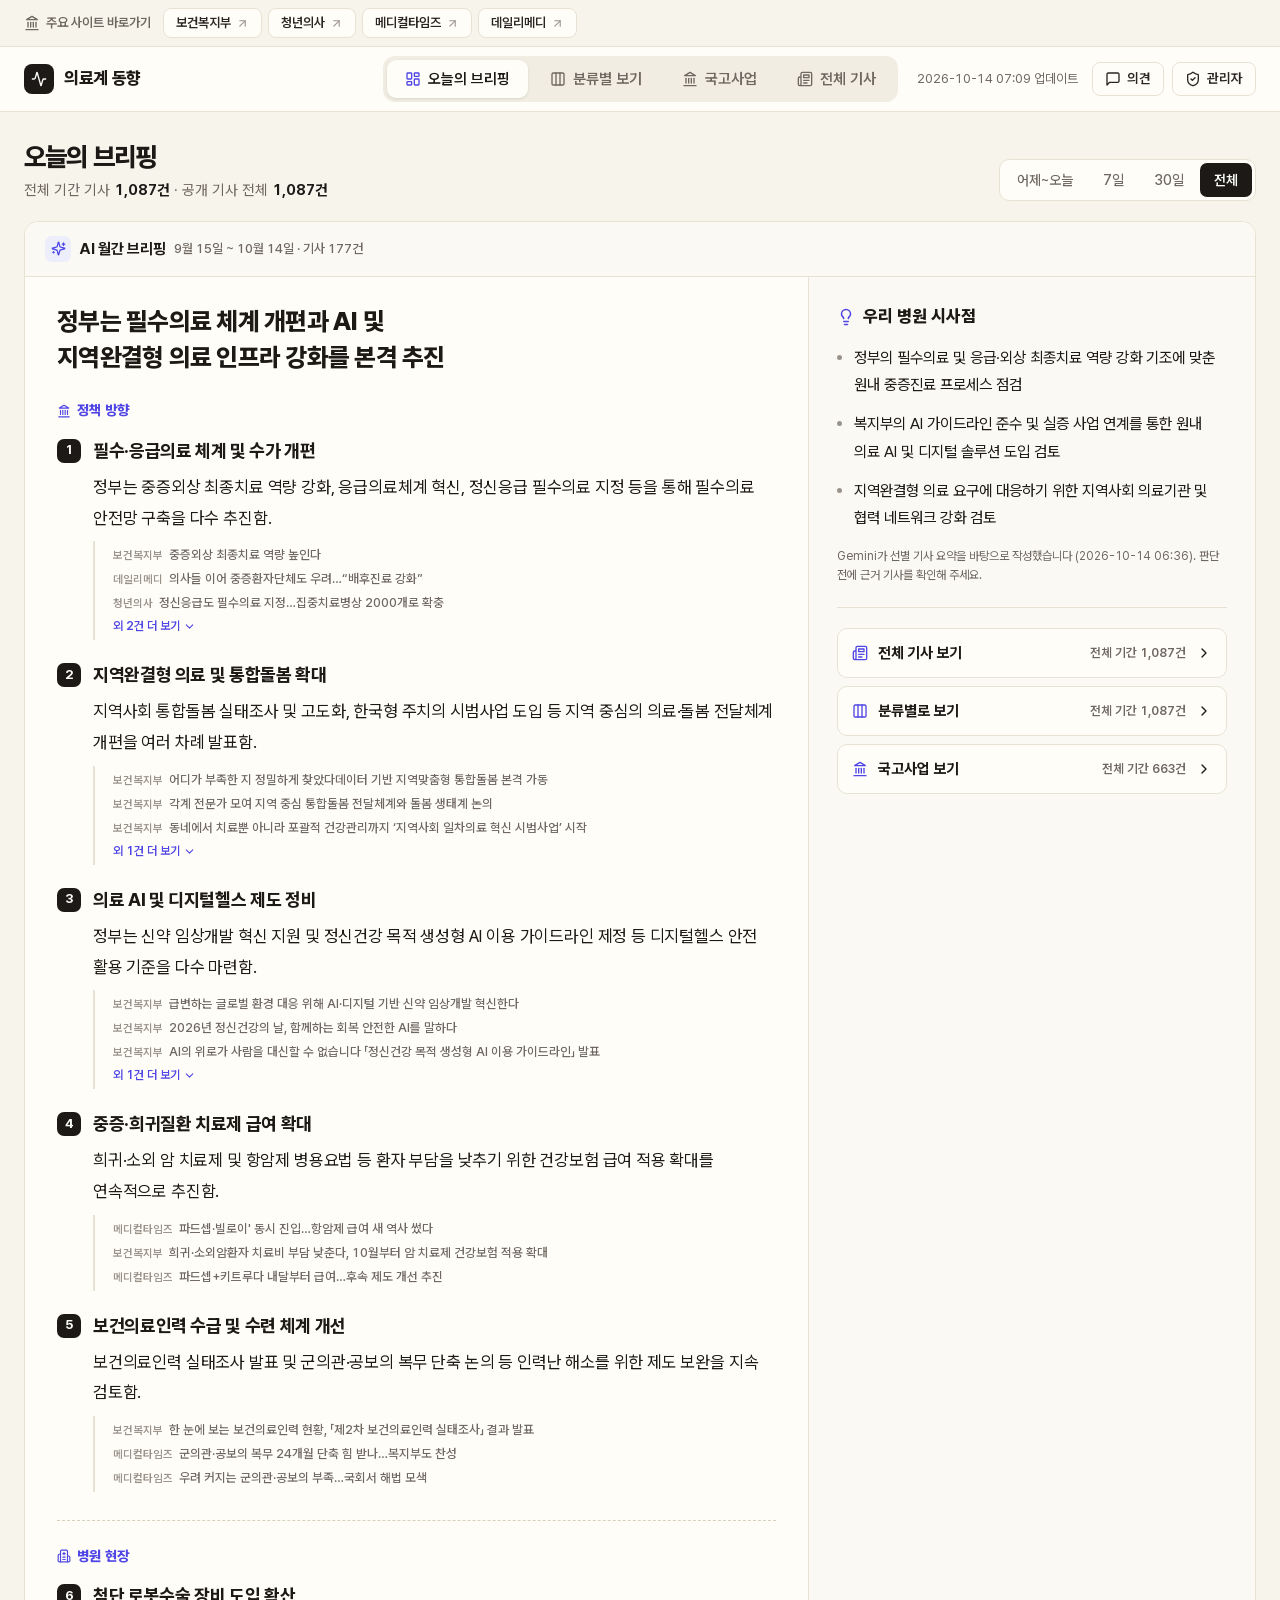
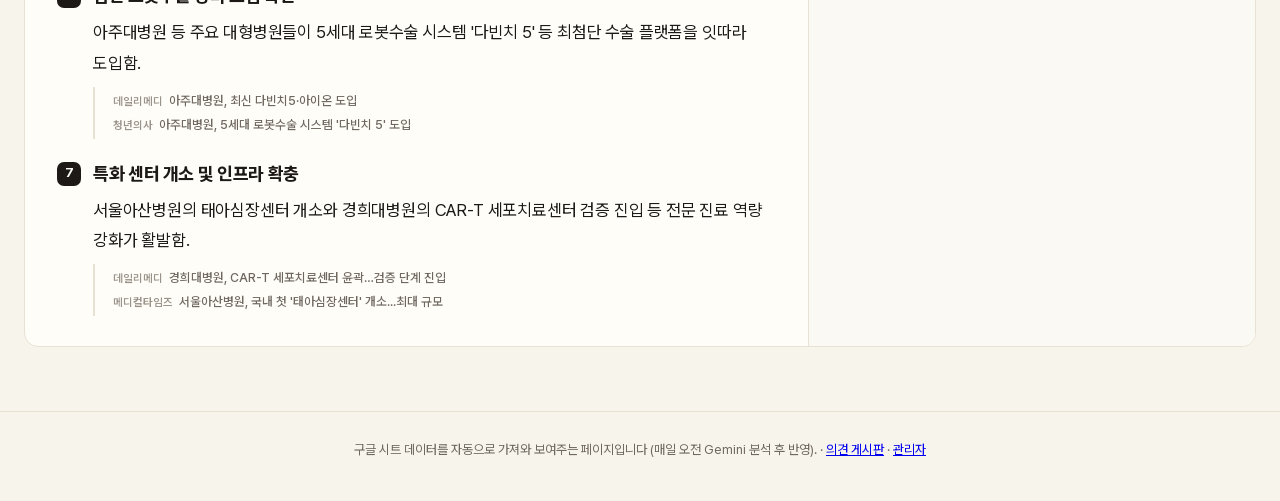
==== commit faa57090: "관리자: AI 브리핑 우선 기사 고르기 (고른 기사 먼저, 나머지는 참고) - 기사마다 '브리핑' 버튼, '브리핑 우선' 탭. 선택은 D1 brief_picks 에 바로 저장 - " ====
--- a/index.html
+++ b/index.html
@@ -874,8 +874,8 @@
     const d = parseDate(b.date), from = parseDate(b.from), a = daysAgo(d);
     const md = x => `${x.getMonth() + 1}월 ${x.getDate()}일`;
     const span = aiKind === 'daily'
-      ? `${from && d && b.from !== b.date ? `${md(from)} ~ ${md(d)} ${WEEK[d.getDay()]}` : d ? `${md(d)} ${WEEK[d.getDay()]}` : esc(b.date)}${a === 0 ? ' (오늘)' : a === 1 ? ' (어제)' : ''} · 기사 ${fmt(b.count || 0)}건`
-      : `${from && d ? `${md(from)} ~ ${md(d)}` : ''} · 기사 ${fmt(b.count || 0)}건`;
+      ? `${from && d && b.from !== b.date ? `${md(from)} ~ ${md(d)} ${WEEK[d.getDay()]}` : d ? `${md(d)} ${WEEK[d.getDay()]}` : esc(b.date)}${a === 0 ? ' (오늘)' : a === 1 ? ' (어제)' : ''} · 기사 ${fmt(b.count || 0)}건${b.picks ? ` · 관리자 선정 ${fmt(b.picks)}건 우선` : ''}`
+      : `${from && d ? `${md(from)} ~ ${md(d)}` : ''} · 기사 ${fmt(b.count || 0)}건${b.picks ? ` · 관리자 선정 ${fmt(b.picks)}건 우선` : ''}`;
     const refName = it => {
       const who = get(it.r, 'source').replace(/\(.*?\)/g, '');
       return `<span class="src">${esc(who || '기사')}</span><span class="t">${esc(titleOf(it))}</span>`;
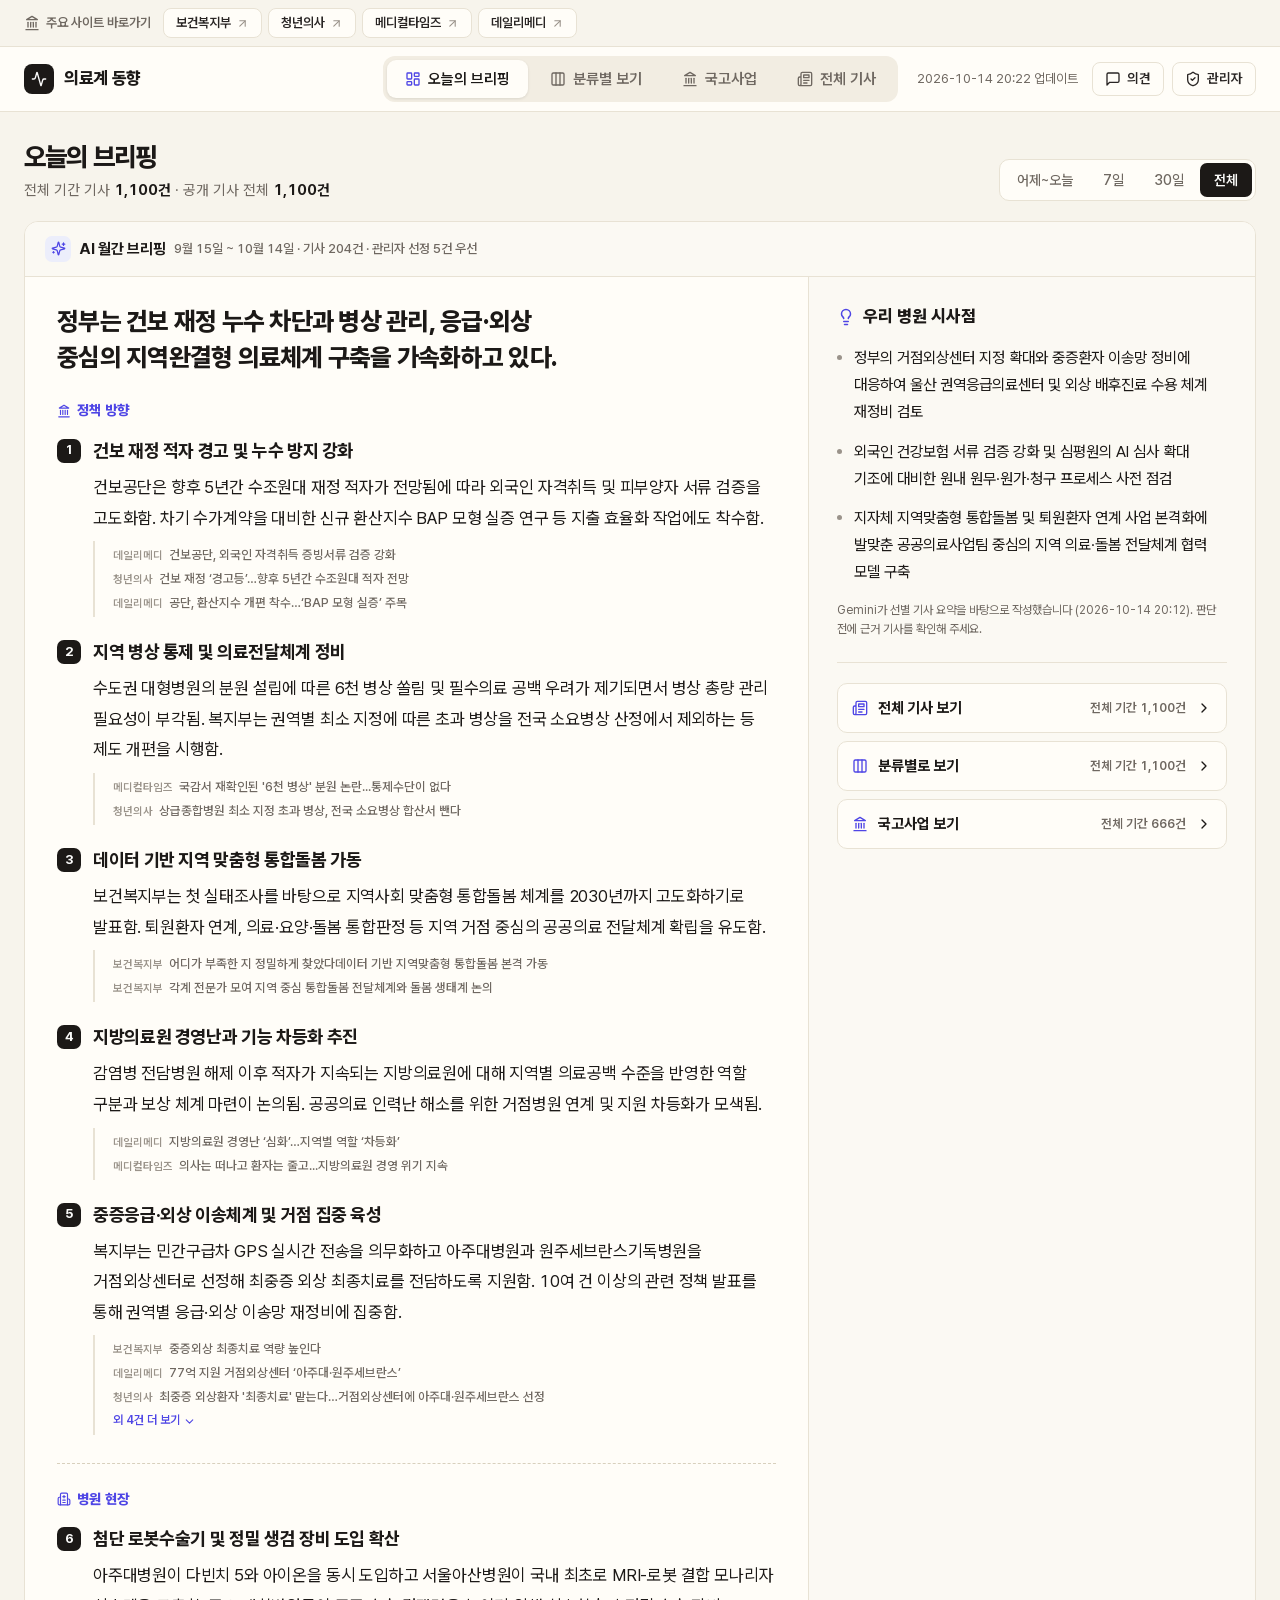
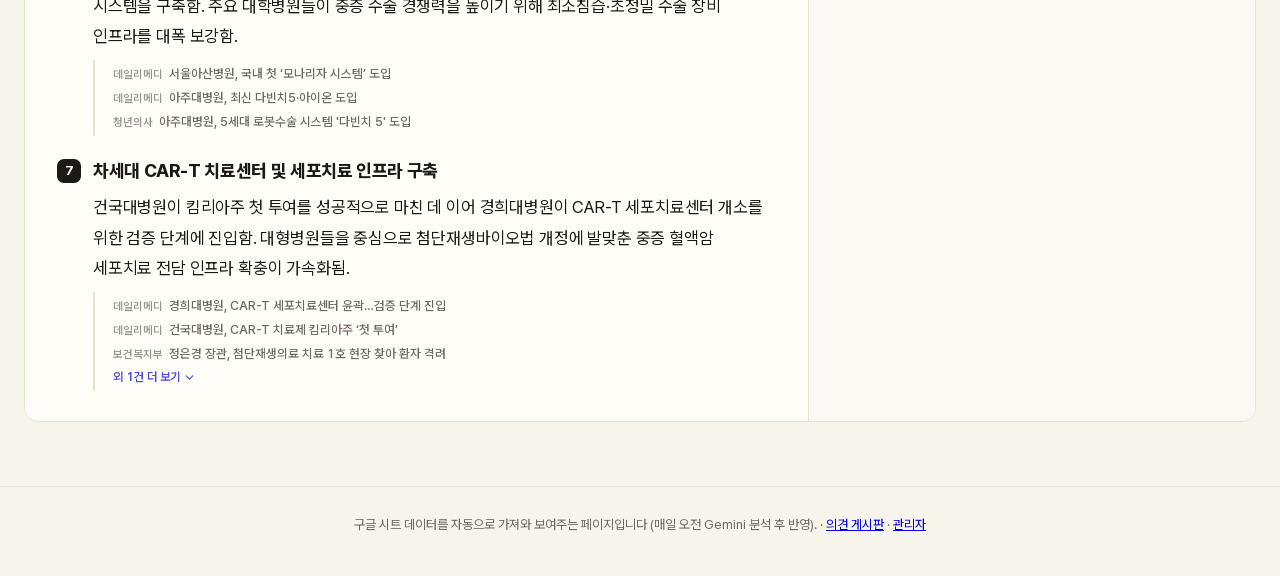
==== commit 67a26f8d: "키워드 TOP 10: 불필요 기사까지 포함해 1~3단어 이슈 구문으로 순위 Co-Authored-By: Claude Opus 5.5 <noreply@anthropic.com>" ====
--- a/index.html
+++ b/index.html
@@ -241,6 +241,8 @@
     width: 100%; padding: 6px 8px; margin: 0 -8px; border: 0; border-radius: 6px; background: none; cursor: pointer; text-align: left;
   }
   .bar-row:hover { background: var(--hover); }
+  /* 키워드는 2~3단어 구문이라 이름 칸을 넓게 */
+  #kwBars .bar-row { grid-template-columns: minmax(0, 1.25fr) minmax(0, 1fr) 32px; }
   .bar-label { font-size: 14px; font-weight: 500; color: var(--body); overflow: hidden; text-overflow: ellipsis; white-space: nowrap; }
   .bar-track { display: block; }
   .bar-fill { display: block; height: 8px; min-width: 2px; border-radius: 0 4px 4px 0; background: var(--accent); }
@@ -515,7 +517,7 @@
   <section class="dash view" id="v-cats" hidden>
     <div class="ccols" id="ccols"></div>
     <div class="bottom">
-      <div class="card"><div class="card-head"><h2><span class="dot"></span>키워드 TOP 10</h2><span>기사 수</span></div><div id="kwBars"></div></div>
+      <div class="card"><div class="card-head"><h2><span class="dot"></span>키워드 TOP 10</h2><span id="kwSub">기사 수</span></div><div id="kwBars"></div></div>
       <div class="card"><div class="card-head"><h2><span class="dot"></span>일자별 기사 수</h2><span id="trendSub"></span></div><div id="trend"></div></div>
       <div class="card"><div class="card-head"><h2><span class="dot"></span>출처별 기사 수</h2><span>상위 8곳</span></div><div id="srcBars"></div></div>
     </div>
@@ -600,6 +602,8 @@
   let headers = [], cols = {}, items = [], listItems = [], ctxs = {}, thumbs = {}, imgFreq = new Map();
   // 국고사업 공고의 접수기간 (GitHub Actions 가 복지부 공지 원문에서 읽어 둔 deadlines.json)
   let deadlines = {}, openOnly = false;
+  // 키워드 TOP 10 (GitHub Actions 가 불필요 기사까지 모든 제목에서 Gemini 로 고르고 기사 수를 센 keywords.json)
+  let kwData = {};
   let filter = { q: '', cat: '전체', period: 'today' };  // 처음 열면 '어제~오늘'
   let brief = { days: [] }, briefAt = 0, aiKind = 'daily';
   let view = 'brief', shown = PAGE, ctx = [], current = -1, lastFocus = null, firstLoad = true;
@@ -752,6 +756,8 @@
     }
     // data.json 은 GitHub Actions 가 30분마다 구글 시트에서 만들어 둠. 브라우저는 구글에 접속하지 않음.
     // brief.json(AI 브리핑)은 없어도 페이지는 그대로 보임
+    fetch('keywords.json?t=' + Date.now(), { cache: 'no-store' }).then(res => res.ok ? res.json() : {})
+      .then(d => { kwData = d?.periods || {}; if (items.length) renderAll(); }).catch(() => {});
     fetch('deadlines.json?t=' + Date.now(), { cache: 'no-store' }).then(res => res.ok ? res.json() : {})
       .then(d => { deadlines = d || {}; if (items.length) renderAll(); }).catch(() => {});
     const aiReq = fetch('brief.json?t=' + Date.now(), { cache: 'no-store' })
@@ -824,10 +830,10 @@
     return out.filter(([, arr]) => arr.length);
   };
   const empty = (msg, ic = 'inbox') => `<div class="state sm">${icon(ic)}<div>${msg}</div></div>`;
-  const kwBarsHtml = rows => {
+  const kwBarsHtml = (rows, all = false) => {
     if (!rows.length) return empty('표시할 키워드가 없습니다');
     const max = Math.max(...rows.map(r => r.n));
-    return rows.map(r => `<button type="button" class="bar-row" data-q="${esc(r.label)}" data-tip="${esc(r.label)} · 기사 ${r.n}건 · 눌러서 보기">
+    return rows.map(r => `<button type="button" class="bar-row" data-q="${esc(r.q ?? r.label)}" data-tip="${esc(r.label)} · 기사 ${r.n}건${all ? '(불필요 포함)' : ''} · 눌러서 ${all ? '공개 기사 ' : ''}보기">
       <span class="bar-label">${esc(r.label)}</span>
       <span class="bar-track"><span class="bar-fill" style="width:${(r.n / max * 100).toFixed(1)}%"></span></span>
       <span class="bar-val">${fmt(r.n)}</span></button>`).join('');
@@ -939,8 +945,11 @@
       </section>`;
     }).join('') : `<div class="card">${empty('이 기간에 등록된 기사가 없습니다')}</div>`;
 
-    const bars = (rows, kind) => rows.length ? kwBarsHtml(rows) : empty(kind === 'kw' ? '표시할 키워드가 없습니다' : '출처 정보가 없습니다');
-    $('kwBars').innerHTML = bars(countBy(list, keywordsOf).slice(0, 10), 'kw');
+    const bars = (rows, kind, all) => rows.length ? kwBarsHtml(rows, all) : empty(kind === 'kw' ? '표시할 키워드가 없습니다' : '출처 정보가 없습니다');
+    // 불필요 기사까지 센 키워드가 있으면 그것을, 없으면 공개 기사 제목의 단어를 셈
+    const kw = kwData[filter.period]?.items || [];
+    $('kwSub').textContent = kw.length ? '기사 수 · 불필요 포함' : '기사 수';
+    $('kwBars').innerHTML = kw.length ? bars(kw, 'kw', true) : bars(countBy(list, keywordsOf).slice(0, 10), 'kw');
     $('srcBars').innerHTML = bars(countBy(list, it => get(it.r, 'source') ? [get(it.r, 'source')] : []).slice(0, 8), 'src');
     renderTrend();
   }
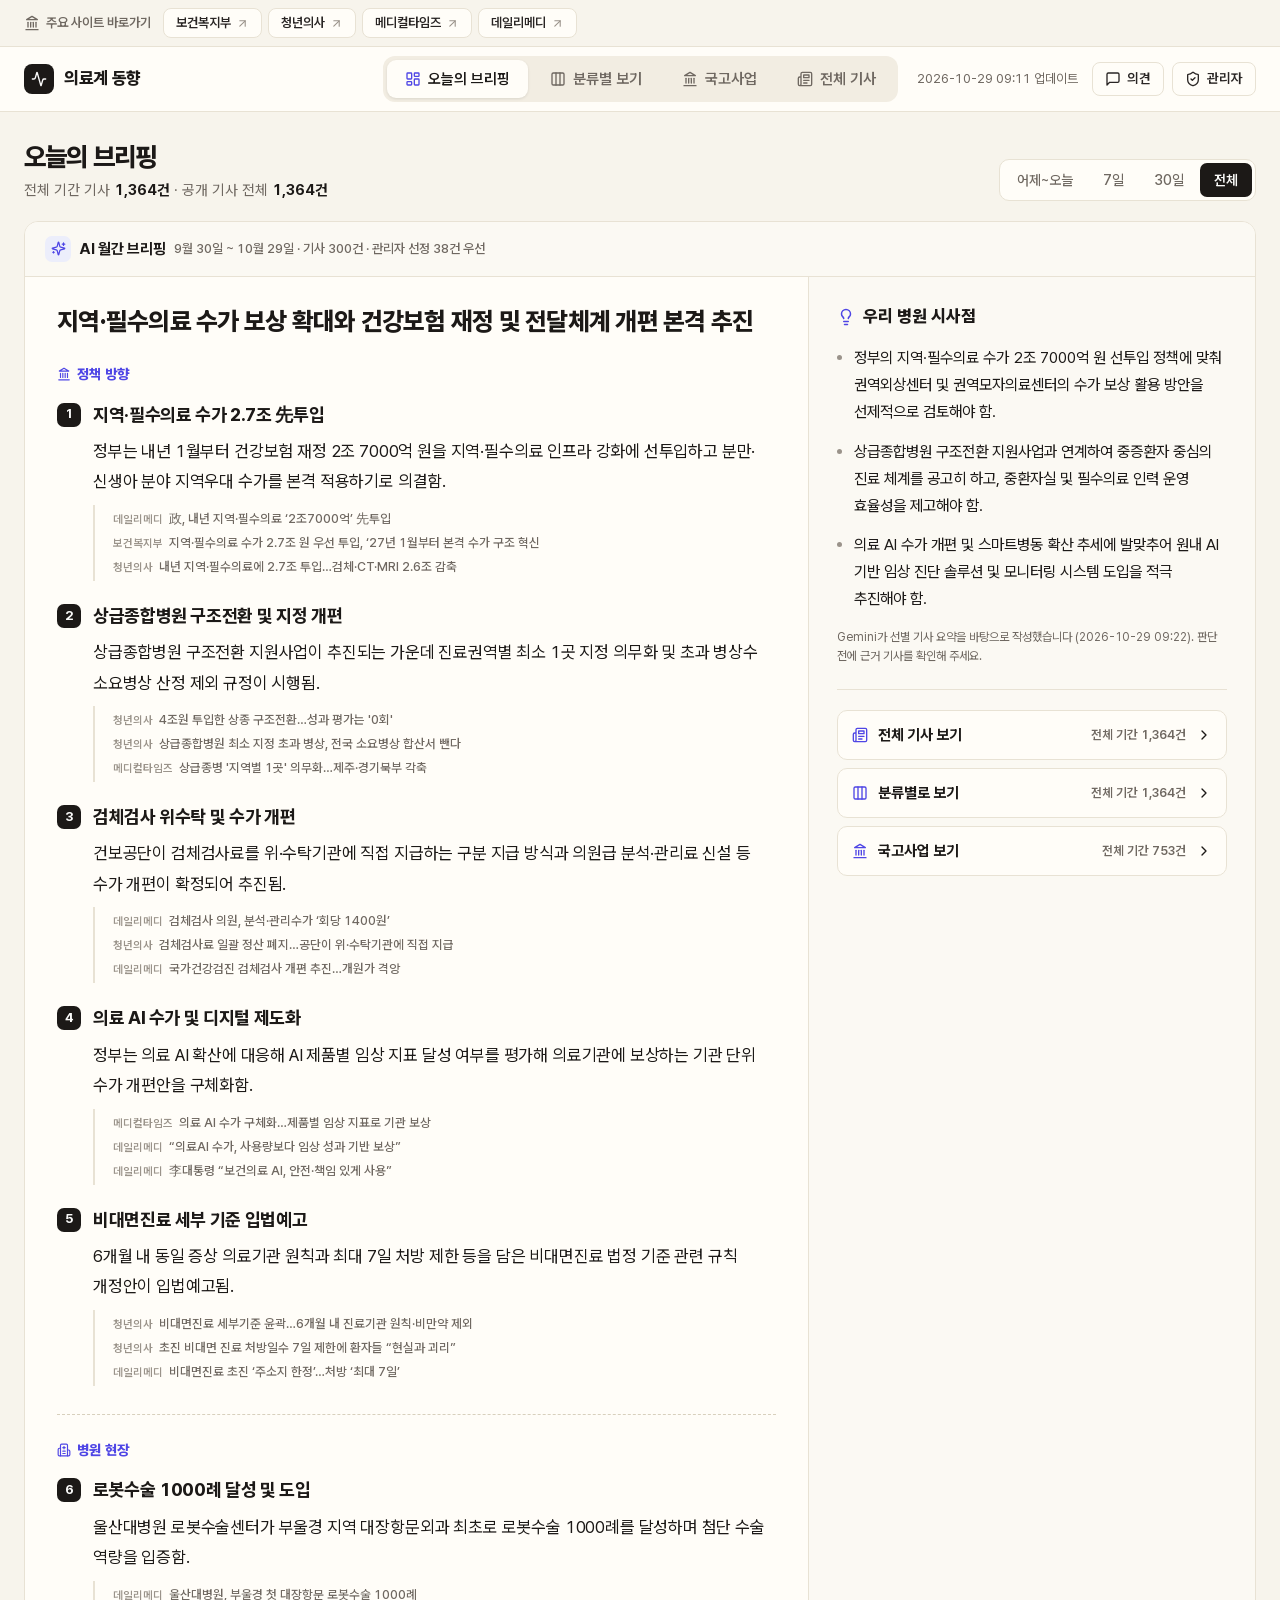
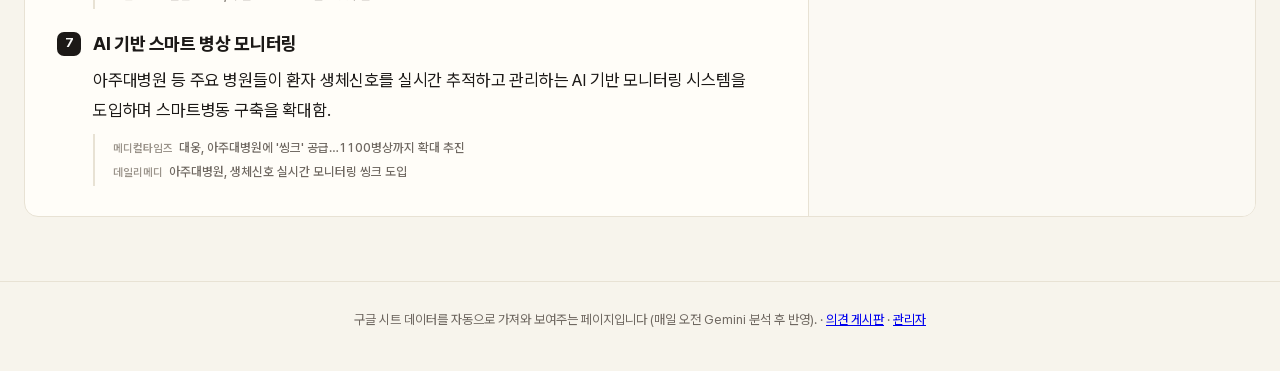
==== commit 2605712b: "국고사업: 선정 결과 공고·기간 120일 초과 공고는 접수 중 표시에서 제외 지정 유효기간·사업기간이 접수기간으로 읽혀 지난 공고가 '접수 중'에 남던 문제  Co-Authored" ====
--- a/index.html
+++ b/index.html
@@ -845,6 +845,8 @@
   function dlOf(it) {
     const d = deadlines[get(it.r, 'link')];
     if (!d || !d.end) return null;
+    // 선정 결과 공고, 기간이 120일을 넘는 공고(지정·사업 기간)는 접수기간이 아니므로 표시 안 함
+    if (/선정\s*결과/.test(get(it.r, 'title')) || (d.start && Date.parse(d.end) - Date.parse(d.start) > 120 * 864e5)) return null;
     const t = kstToday(), left = Math.round((Date.parse(d.end) - Date.parse(t)) / 864e5);
     if (d.start && d.start > t) return { kind: 'plan', text: `접수 예정 ${md(d.start)}~${md(d.end)}`, open: false };
     if (left < 0) return { kind: 'closed', text: `마감 ${md(d.end)}`, open: false };
